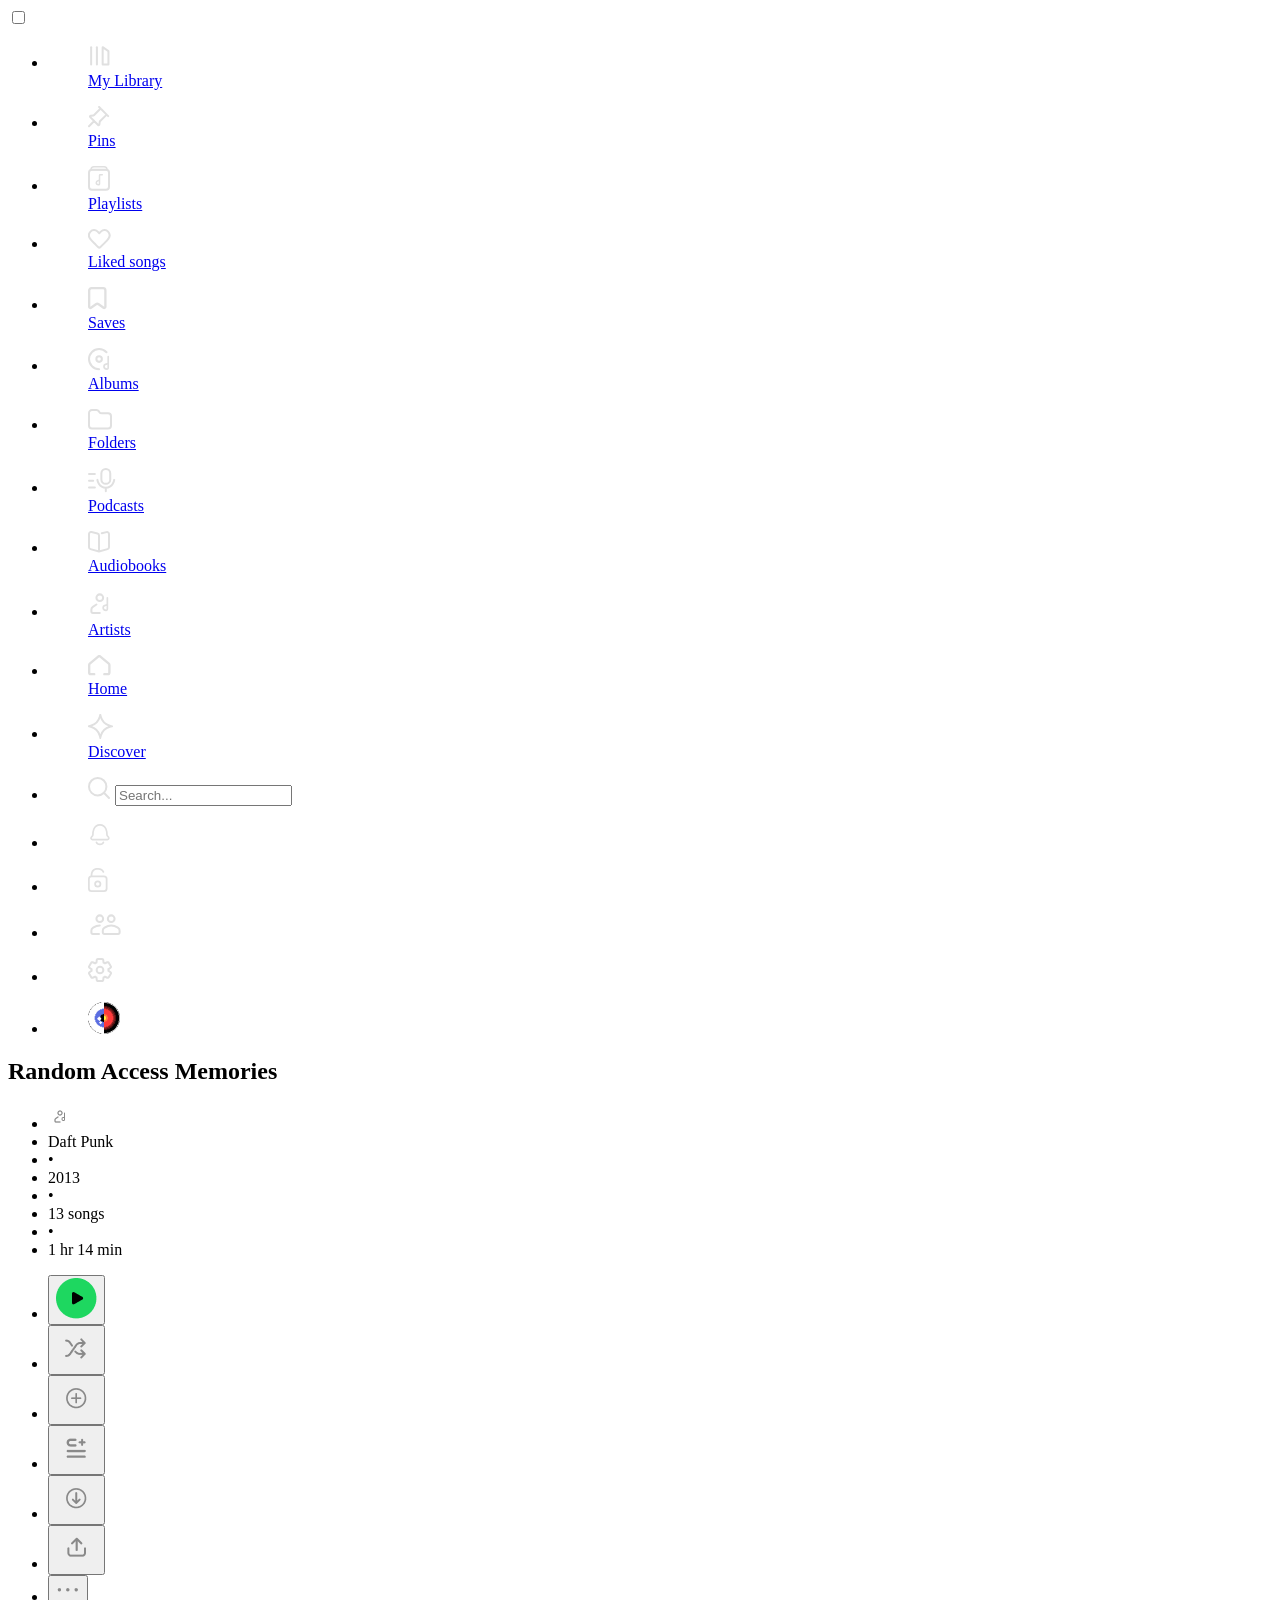
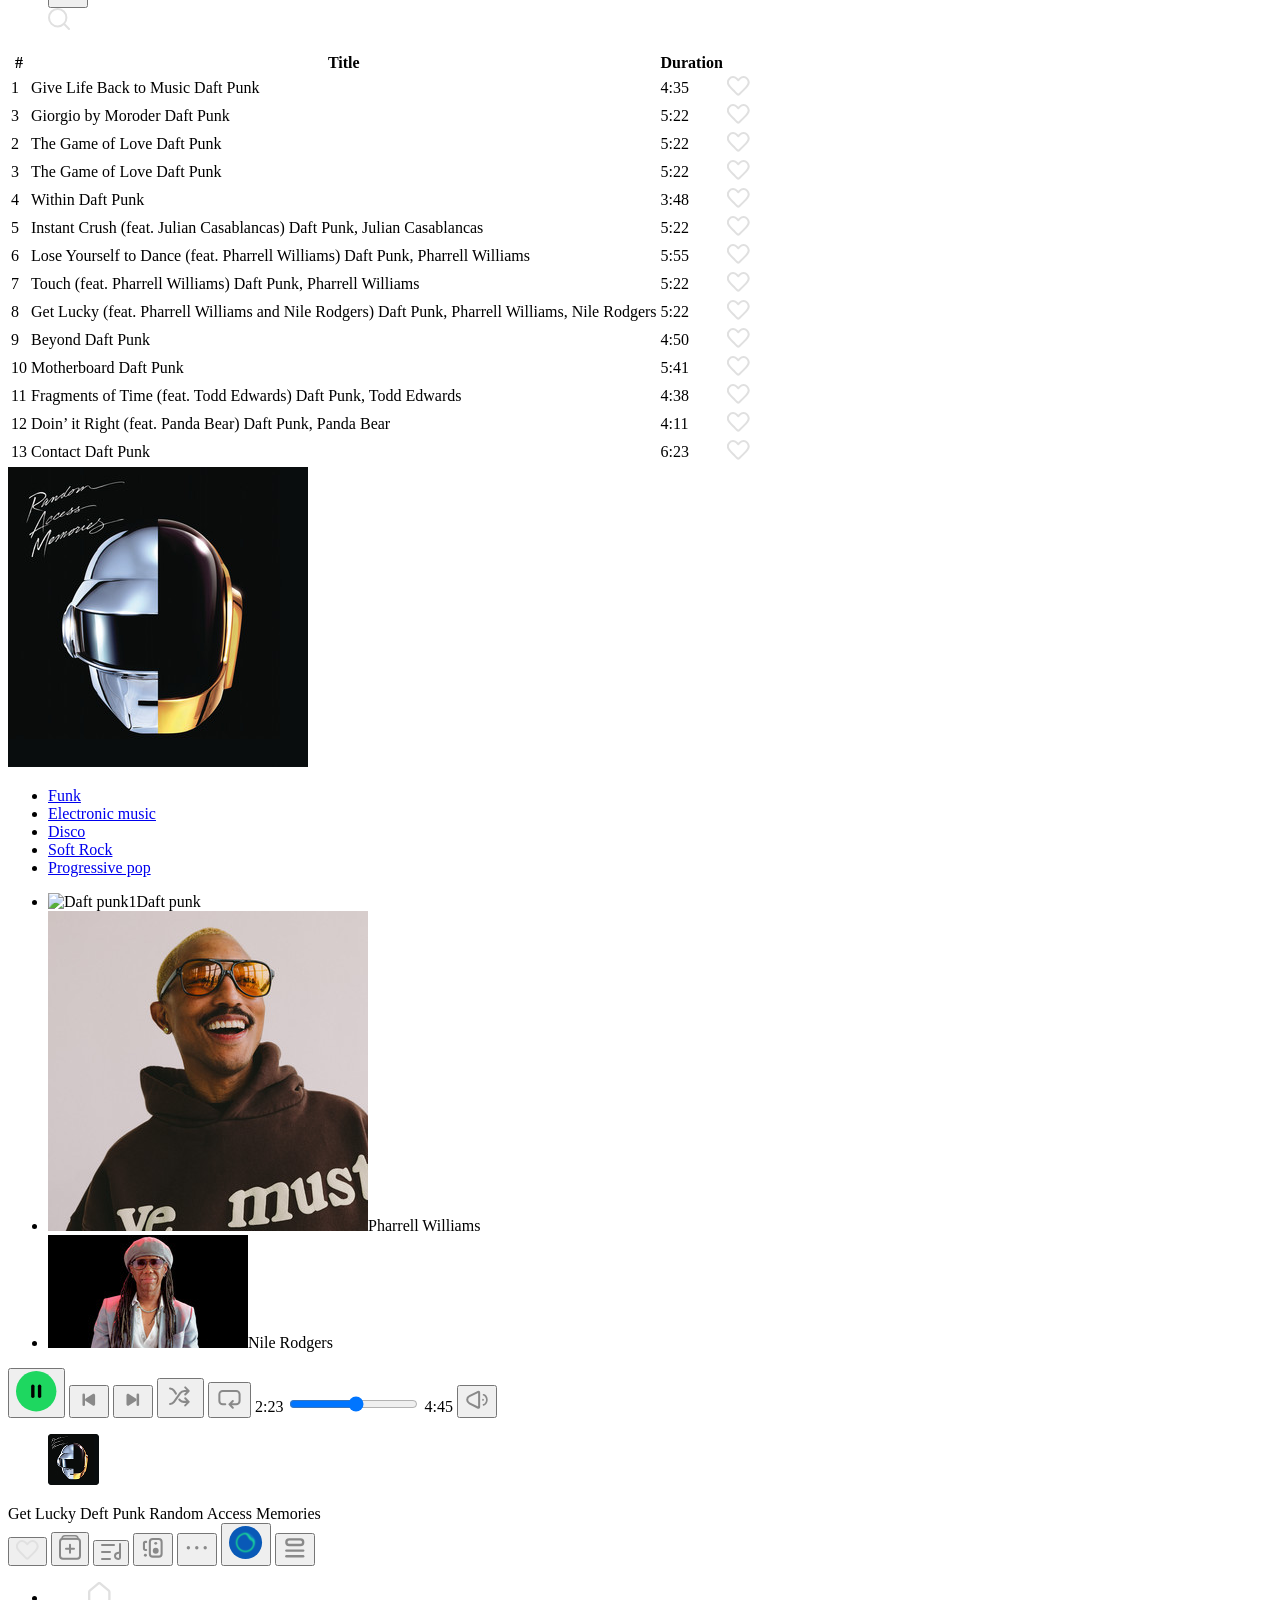
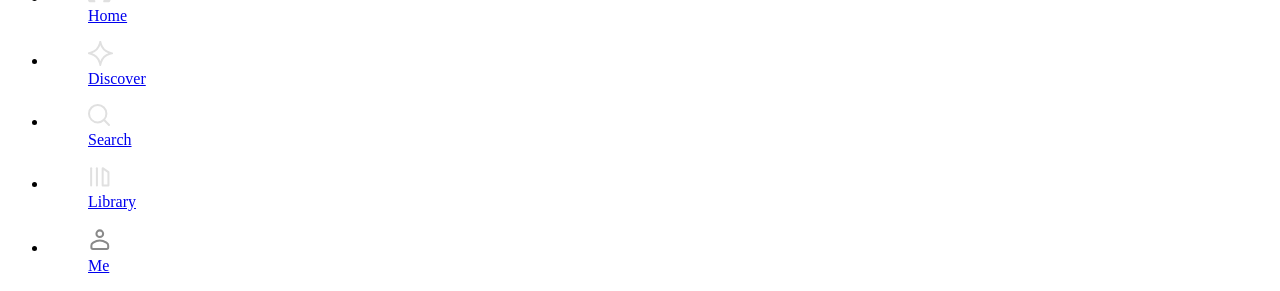
==== pages/albums.html @ f77c7c32 "fix: position fix for all sections" ====
<!DOCTYPE html>
<html lang="en">

<head>
    <meta charset="UTF-8">
    <meta name="viewport" content="width=device-width, initial-scale=1.0">
    <link rel="stylesheet" href="../assets/styles/css/styles.css">
    <link rel="icon" type="image/x-icon" href="../assets/images/favicon.ico">
    <title>Fighter Developers Exam</title>
</head>

<body>
    <input type="checkbox" id="library-toggle" class="toggle-checkbox">
    <!-- In the aside tag, there is a navigation section where a list is used. -->
    <aside class="aside">
        <!-- a navigation section where a list is used. -->
        <nav class="aside__nav">
            <!--In lists, a div container is used to contain icons and a span for navigation labels. -->
            <ul class="aside__nav__list nav-buttons nav-buttons--dark">
                <li>
                    <a href="library.html">
                        <figure>
                            <label for="library-toggle" class="library-trigger">
                                <img class="library-item" src="../assets/images/icon-images/library_icon.svg"
                                    alt="library icon">
                            </label>
                            <figcaption class="nav-item">My Library</figcaption>
                        </figure>
                    </a>
                </li>
                <li>
                    <a href="#">
                        <figure>
                            <img class="pins" src="../assets/images/icon-images/pin.svg" alt="pin icon">
                            <figcaption class="nav-item">Pins</figcaption>
                        </figure>
                    </a>
                </li>
                <li>
                    <a href="play-list.html">
                        <figure>
                            <img src="../assets/images/icon-images/playlist_icon.svg" alt="Playlists icon">
                            <figcaption class="nav-item">Playlists</figcaption>
                        </figure>
                    </a>
                </li>
                <li>
                    <a href="song.html">
                        <figure>
                            <img src="../assets/images/icon-images/fav_icon.svg" alt="like icon">
                            <figcaption class="nav-item">Liked songs</figcaption>
                        </figure>
                    </a>
                </li>
                <li>
                    <a href="#">
                        <figure>
                            <img src="../assets/images/icon-images/bookmark_icon.svg" alt="saves icon">
                            <figcaption class="nav-item">Saves</figcaption>
                        </figure>
                    </a>
                </li>
                <li class="active">
                    <a href="albums.html">
                        <figure>
                            <img src="../assets/images/icon-images/album_icon.svg" alt="albums icon">
                            <figcaption class="nav-item">Albums</figcaption>
                        </figure>
                    </a>
                </li>
                <li>
                    <a href="#">
                        <figure>
                            <img src="../assets/images/icon-images/folder_icon.svg" alt="folders icon">
                            <figcaption class="nav-item">Folders</figcaption>
                        </figure>
                    </a>
                </li>
                <li>
                    <a href="#">
                        <figure>
                            <img src="../assets/images/icon-images/podcast_icon.svg" alt="podcasts icon">
                            <figcaption class="nav-item">Podcasts</figcaption>
                        </figure>
                    </a>
                </li>
                <li>
                    <a href="#">
                        <figure>
                            <img src="../assets/images/icon-images/audio_books_icon.svg" alt="audiobooks icon">
                            <figcaption class="nav-item">Audiobooks</figcaption>
                        </figure>
                    </a>
                </li>
                <li>
                    <a href="#">
                        <figure>
                            <img src="../assets/images/icon-images/artist_icon.svg" alt="artists icon">
                            <figcaption class="nav-item">Artists</figcaption>
                        </figure>
                    </a>
                </li>
            </ul>
        </nav>
    </aside>

    <!-- Start of the top header -->
    <header class="top-header">
        <nav class="main-nav">
            <ul class="nav-buttons nav-buttons--dark">
                <li>
                    <a href="../index.html">
                        <figure>
                            <img src="../assets/images/icon-images/home_icon.svg" alt="home">
                            <figcaption>Home</figcaption>
                        </figure>
                    </a>
                </li>
                <li>
                    <a href="discover.html">
                        <figure>
                            <img src="../assets/images/icon-images/discover_icon.svg" alt="discover">
                            <figcaption>Discover</figcaption>
                        </figure>
                    </a>
                </li>
                <li>
                    <form action="search.html" method="get" role="search">
                        <figure>
                            <img src="../assets/images/icon-images/search_icon.svg" alt="search">
                            <input class="search-input" type="search" name="q" placeholder="Search...">
                        </figure>
                    </form>
                </li>
            </ul>
        </nav>

        <nav class="actions">
            <ul>
                <li>
                    <a href="#">
                        <figure>
                            <img src="../assets/images/icon-images/references.svg" alt="references">
                        </figure>
                    </a>
                </li>
                <li>
                    <a href="#">
                        <figure>
                            <img src="../assets/images/icon-images/block.svg" alt="block">
                        </figure>
                    </a>
                </li>
                <li>
                    <a href="#">
                        <figure>
                            <img src="../assets/images/icon-images/friends.svg" alt="friends">
                        </figure>
                    </a>
                </li>
                <li>
                    <a href="#">
                        <figure>
                            <img src="../assets/images/icon-images/setting.svg" alt="settings">
                        </figure>
                    </a>
                </li>
                <li>
                    <a href="#">
                        <figure>
                            <img src="../assets/images/icon-images/logo.svg" alt="Logo" class="user-logo">
                        </figure>
                    </a>
                </li>
            </ul>
        </nav>
    </header>

    <!-- Main Content -->
    <main class="main-content">
        <!-- The album's title is displayed here. The artist information, button field, and song list table are displayed, as well as the main image and navigation fields on the sidebar. -->
        <section class="albums-section">
            <!-- albums-section__list-card Start -->
            <div class="albums-section__list-card">
                <header>
                    <h1>Random Access Memories</h1>
                    <ul class="album-details">
                        <li>
                            <img src="../assets/images/icon-images/musical note.png" alt="musical note">
                        </li>
                        <li class="Daft-Punk">Daft Punk</li>
                        <li>•</li>
                        <li>2013</li>
                        <li>•</li>
                        <li>13 songs</li>
                        <li>•</li>
                        <li>1 hr 14 min</li>
                    </ul>
                    <ul class="action-list">
                        <li class="btn-play">
                            <button><img src="../assets/images/icon-images/play_green.png" alt="play"></button>
                        </li>
                        <li class="btn-shuffle">
                            <button><img src="../assets/images/icon-images/shuffle1.png" alt="shuffle"></button>
                        </li>
                        <li class="btn-add">
                            <button><img src="../assets/images/icon-images/add_circle.png" alt="add"></button>
                        </li>
                        <li class="btn-playlist-add">
                            <button><img src="../assets/images/icon-images/playlist_add.png"
                                    alt="add to playlist"></button>
                        </li>
                        <li class="btn-download">
                            <button><img src="../assets/images/icon-images/download.png" alt="download"></button>
                        </li>
                        <li class="btn-share">
                            <button><img src="../assets/images/icon-images/share.png" alt="share"></button>
                        </li>
                        <li class="btn-more">
                            <button><img src="../assets/images/icon-images/Dots.png" alt="more"></button>
                        </li>
                        <img src="../assets/images/icon-images/search_icon.svg" alt="search_icon">
                    </ul>
                </header>
                <table class="track-list">
                    <thead>
                        <tr>
                            <th class="col-num">#</th>
                            <th class="col-title">Title</th>
                            <th class="col-duration">Duration</th>
                            <th class="col-fav"></th>
                        </tr>
                    </thead>
                    <tbody>
                        <tr>
                            <td class="col-num">1</td>
                            <td class="col-title">
                                <div class="song-info">
                                    <span class="song-name">Give Life Back to Music</span>
                                    <span class="song-artist">Daft Punk</span>
                                </div>
                            </td>
                            <td class="col-duration">4:35</td>
                            <td class="col-fav"><img src="../assets/images/icon-images/fav_icon.svg" alt="fav">
                            </td>
                        </tr>
                        <tr>
                            <td class="col-num">3</td>
                            <td class="col-title">
                                <div class="song-info">
                                    <span class="song-name">Giorgio by Moroder</span>
                                    <span class="song-artist">Daft Punk</span>
                                </div>
                            </td>
                            <td class="col-duration">5:22</td>
                            <td class="col-fav"><img src="../assets/images/icon-images/fav_icon.svg" alt="fav">
                            </td>
                        </tr>
                        <tr>
                            <td class="col-num">2</td>
                            <td class="col-title">
                                <div class="song-info">
                                    <span class="song-name">The Game of Love</span>
                                    <span class="song-artist">Daft Punk</span>
                                </div>
                            </td>
                            <td class="col-duration">5:22</td>
                            <td class="col-fav"><img src="../assets/images/icon-images/fav_icon.svg" alt="fav">
                            </td>
                        </tr>
                        <tr>
                            <td class="col-num">3</td>
                            <td class="col-title">
                                <div class="song-info">
                                    <span class="song-name">The Game of Love</span>
                                    <span class="song-artist">Daft Punk</span>
                                </div>
                            </td>
                            <td class="col-duration">5:22</td>
                            <td class="col-fav"><img src="../assets/images/icon-images/fav_icon.svg" alt="fav">
                            </td>
                        </tr>
                        <tr>
                            <td class="col-num">4</td>
                            <td class="col-title">
                                <div class="song-info">
                                    <span class="song-name">Within</span>
                                    <span class="song-artist">Daft Punk</span>
                                </div>
                            </td>
                            <td class="col-duration">3:48</td>
                            <td class="col-fav"><img src="../assets/images/icon-images/fav_icon.svg" alt="fav">
                            </td>
                        </tr>
                        <tr>
                            <td class="col-num">5</td>
                            <td class="col-title">
                                <div class="song-info">
                                    <span class="song-name">Instant Crush (feat. Julian Casablancas)</span>
                                    <span class="song-artist">Daft Punk, Julian Casablancas</span>
                                </div>
                            </td>
                            <td class="col-duration">5:22</td>
                            <td class="col-fav"><img src="../assets/images/icon-images/fav_icon.svg" alt="fav">
                            </td>
                        </tr>
                        <tr>
                            <td class="col-num">6</td>
                            <td class="col-title">
                                <div class="song-info">
                                    <span class="song-name">Lose Yourself to Dance (feat. Pharrell
                                        Williams)</span>
                                    <span class="song-artist">Daft Punk, Pharrell Williams</span>
                                </div>
                            </td>
                            <td class="col-duration">5:55</td>
                            <td class="col-fav"><img src="../assets/images/icon-images/fav_icon.svg" alt="fav">
                            </td>
                        </tr>
                        <tr>
                            <td class="col-num">7</td>
                            <td class="col-title">
                                <div class="song-info">
                                    <span class="song-name">Touch (feat. Pharrell Williams)</span>
                                    <span class="song-artist">Daft Punk, Pharrell Williams</span>
                                </div>
                            </td>
                            <td class="col-duration">5:22</td>
                            <td class="col-fav"><img src="../assets/images/icon-images/fav_icon.svg" alt="fav">
                            </td>
                        </tr>
                        <tr>
                            <td class="col-num">8</td>
                            <td class="col-title">
                                <div class="song-info">
                                    <span class="song-name">Get Lucky (feat. Pharrell Williams and Nile
                                        Rodgers)</span>
                                    <span class="song-artist">Daft Punk, Pharrell Williams, Nile Rodgers</span>
                                </div>
                            </td>
                            <td class="col-duration">5:22</td>
                            <td class="col-fav"><img src="../assets/images/icon-images/fav_icon.svg" alt="fav">
                            </td>
                        </tr>
                        <tr>
                            <td class="col-num">9</td>
                            <td class="col-title">
                                <div class="song-info">
                                    <span class="song-name">Beyond</span>
                                    <span class="song-artist">Daft Punk</span>
                                </div>
                            </td>
                            <td class="col-duration">4:50</td>
                            <td class="col-fav"><img src="../assets/images/icon-images/fav_icon.svg" alt="fav">
                            </td>
                        </tr>
                        <tr>
                            <td class="col-num">10</td>
                            <td class="col-title">
                                <div class="song-info">
                                    <span class="song-name">Motherboard</span>
                                    <span class="song-artist">Daft Punk</span>
                                </div>
                            </td>
                            <td class="col-duration">5:41</td>
                            <td class="col-fav"><img src="../assets/images/icon-images/fav_icon.svg" alt="fav">
                            </td>
                        </tr>
                        <tr>
                            <td class="col-num">11</td>
                            <td class="col-title">
                                <div class="song-info">
                                    <span class="song-name">Fragments of Time (feat. Todd Edwards)</span>
                                    <span class="song-artist">Daft Punk, Todd Edwards</span>
                                </div>
                            </td>
                            <td class="col-duration">4:38</td>
                            <td class="col-fav"><img src="../assets/images/icon-images/fav_icon.svg" alt="fav">
                            </td>
                        </tr>
                        <tr>
                            <td class="col-num">12</td>
                            <td class="col-title">
                                <div class="song-info">
                                    <span class="song-name">Doin’ it Right (feat. Panda Bear)</span>
                                    <span class="song-artist">Daft Punk, Panda Bear</span>
                                </div>
                            </td>
                            <td class="col-duration">4:11</td>
                            <td class="col-fav"><img src="../assets/images/icon-images/fav_icon.svg" alt="fav">
                            </td>
                        </tr>
                        <tr>
                            <td class="col-num">13</td>
                            <td class="col-title">
                                <div class="song-info">
                                    <span class="song-name">Contact</span>
                                    <span class="song-artist">Daft Punk</span>
                                </div>
                            </td>
                            <td class="col-duration">6:23</td>
                            <td class="col-fav"><img src="../assets/images/icon-images/fav_icon.svg" alt="fav">
                            </td>
                        </tr>
                    </tbody>
                </table>
                <!-- albums-section__list-card End -->
            </div>
            <!-- albums-section__main-page Start -->
            <div class="albums-section__main-page">
                <img src="../assets/images/layout-images/Daft Punk.png" alt="Daft Punk">
                <ul class="tags tags--dark">
                    <li><a href="#">Funk</a></li>
                    <li><a href="#">Electronic music</a></li>
                    <li><a href="#">Disco</a></li>
                    <li><a href="#">Soft Rock</a></li>
                    <li><a href="#">Progressive pop</a></li>
                </ul>
                <ul class="singer-list">
                    <li><img src="../assets/images/layout-images/Daft punk1.png" alt="Daft punk1">Daft punk</li>
                    <li><img src="../assets/images/layout-images/Pharrell Williams.png" alt="Pharrell Williams">Pharrell
                        Williams</li>
                    <li><img src="../assets/images/layout-images/Nile Rodgers.png" alt="Nile Rodgers">Nile
                        Rodgers</li>
                </ul>
                <!-- albums-section__main-pageEnd -->
            </div>
        </section>
    </main>

    <!-- Footer -->
    <footer>
        <!-- Start Desktop Footer Player, Progress Bar + Volume -->
        <div class="player-wrapper">
            <!-- Left: Playback Controls -->
            <div class="player-left">
                <button class="btn-play-pause">
                    <img src="../assets/images/icon-images/pause_icon.svg" alt="pause">
                </button>
                <button class="btn-prev">
                    <img src="../assets/images/icon-images/prev_icon.svg" alt="previous">
                </button>
                <button class="btn-next">
                    <img src="../assets/images/icon-images/next_icon.svg" alt="next">
                </button>
                <button class="btn-shuffle">
                    <img src="../assets/images/icon-images/shuffle_icon.svg" alt="shuffle">
                </button>
                <button class="btn-loop">
                    <img src="../assets/images/icon-images/loop_icon.svg" alt="loop">
                </button>
                <span class="time-current">2:23</span>
                <input class="progress-bar" type="range" min="0" max="100" value="52">
                <span class="time-total">4:45</span>
                <button class="btn-volume">
                    <img src="../assets/images/icon-images/volume_icon.svg" alt="volume">
                </button>
            </div>

            <!-- Center: Song Info -->
            <div class="player-center">
                <figure class="player-album-cover">
                    <img src="../assets/images/player_cover.png" alt="Get Lucky album art">
                </figure>
                <div class="player-song-info">
                    <span class="song-title">Get Lucky</span>
                    <span class="song-artist">Deft Punk</span>
                    <span class="song-album">Random Access Memories</span>
                </div>
            </div>

            <!-- Right: Actions + Profile -->
            <div class="player-right">
                <div class="player-actions">
                    <button class="btn-fav">
                        <img src="../assets/images/icon-images/fav_icon.svg" alt="favorite">
                    </button>
                    <button class="btn-add">
                        <img src="../assets/images/icon-images/add_icon.svg" alt="add">
                    </button>
                    <button class="btn-lyrics">
                        <img src="../assets/images/icon-images/lyrics_icon.svg" alt="lyrics">
                    </button>
                    <button class="btn-device">
                        <img src="../assets/images/icon-images/device_icon.svg" alt="device">
                    </button>
                    <button class="btn-more">
                        <img src="../assets/images/icon-images/more_icon.svg" alt="more">
                    </button>
                    <button class="btn-avatar">
                        <img src="../assets/images/icon-images/avatar_icon.svg" alt="avatar">
                    </button>
                    <button class="btn-menu">
                        <img src="../assets/images/icon-images/menu_icon.svg" alt="menu">
                    </button>
                </div>
            </div>
        </div>
        <!-- End Desktop Footer Player -->

        <!-- Start Mobile Footer Menu -->
        <nav>
            <ul>
                <li>
                    <a href="#">
                        <figure>
                            <img src="../assets/images/icon-images/home_icon.svg" alt="home">
                            <figcaption>Home</figcaption>
                        </figure>
                    </a>
                </li>
                <li>
                    <a href="#">
                        <figure>
                            <img src="../assets/images/icon-images/discover_icon.svg" alt="discover">
                            <figcaption>Discover</figcaption>
                        </figure>
                    </a>
                </li>
                <li>
                    <a href="#">
                        <figure>
                            <img src="../assets/images/icon-images/search_icon.svg" alt="search">
                            <figcaption>Search</figcaption>
                        </figure>
                    </a>
                </li>
                <li>
                    <a href="#">
                        <figure>
                            <img src="../assets/images/icon-images/library_icon.svg" alt="library">
                            <figcaption>Library</figcaption>
                        </figure>
                    </a>
                </li>
                <li>
                    <a href="#">
                        <figure>
                            <img src="../assets/images/icon-images/me_icon.svg" alt="me">
                            <figcaption>Me</figcaption>
                        </figure>
                    </a>
                </li>
            </ul>
        </nav>
        <!-- End Mobile Footer Menu -->
    </footer>
</body>

</html>

<!-- git checkout -b feature/aside-navbar -->
<!-- sass --watch assets/styles/sass/main.scss assets/styles/css/styles.css -->
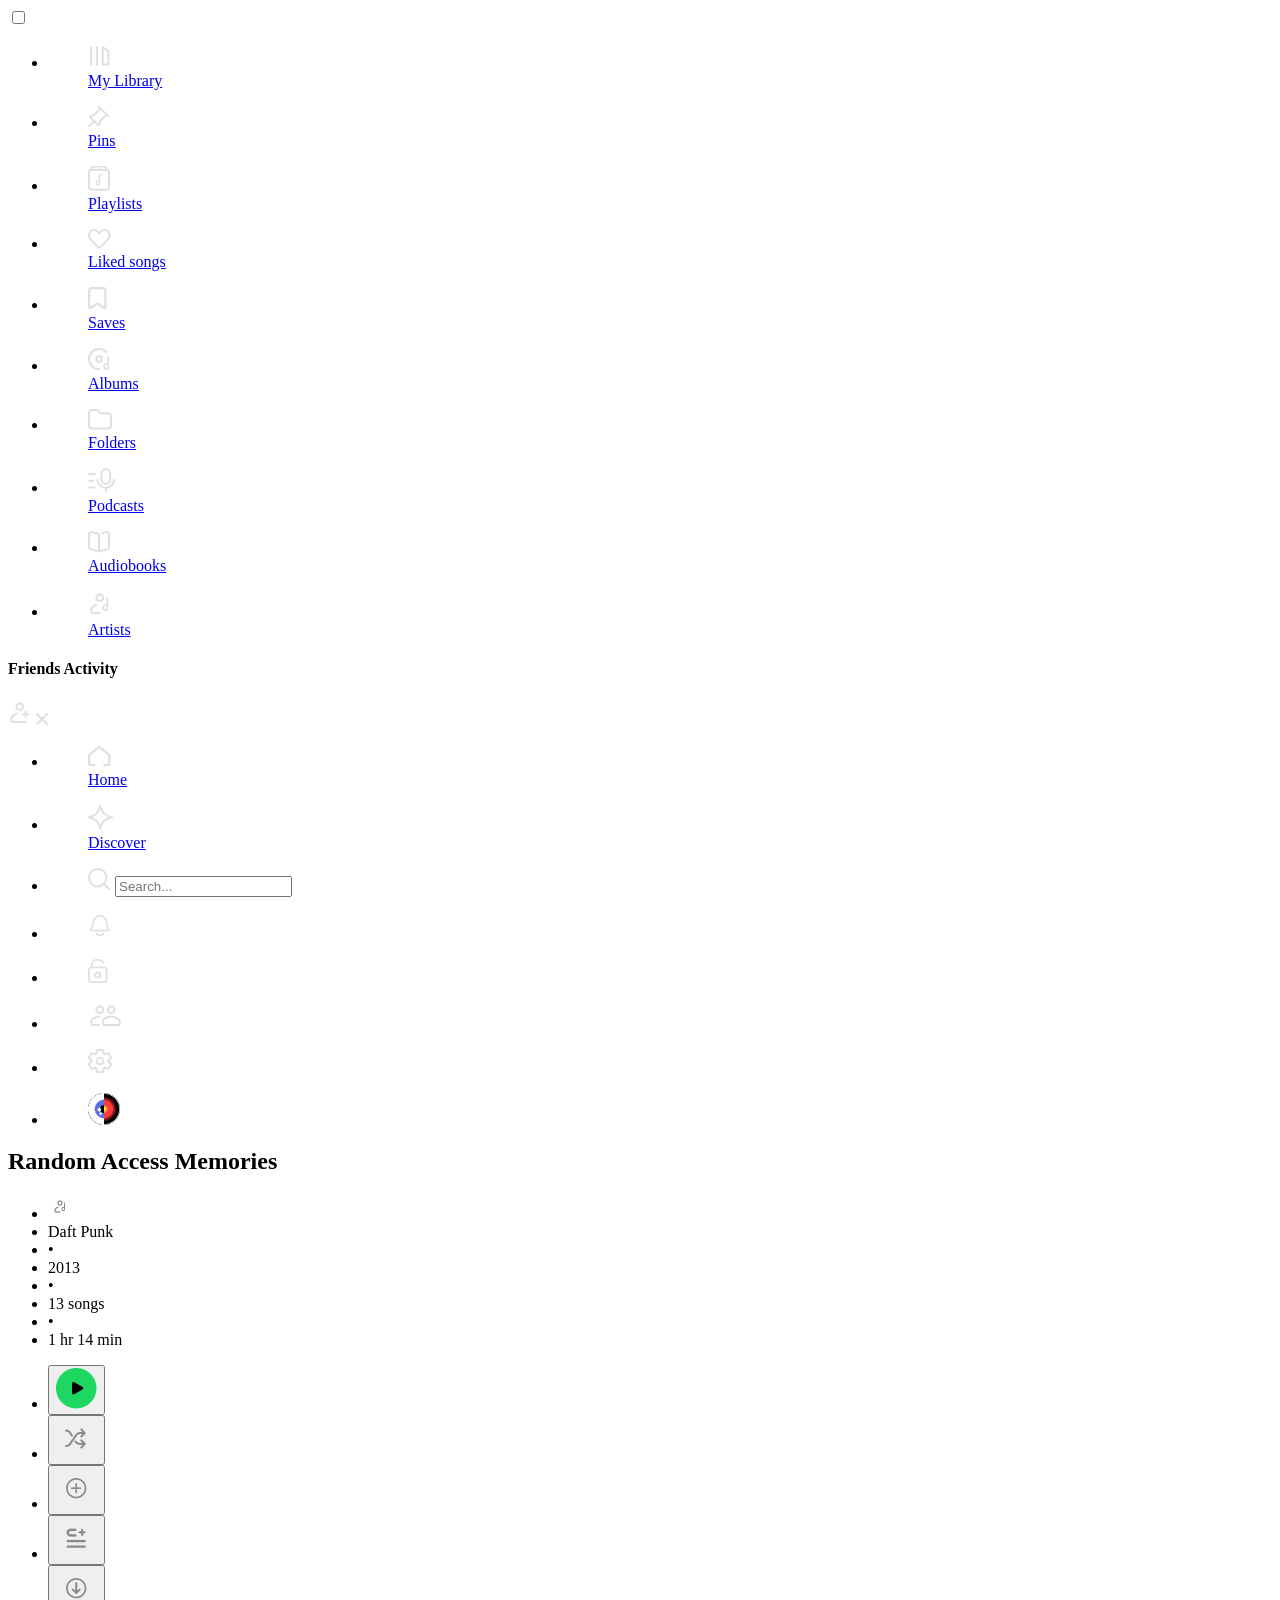
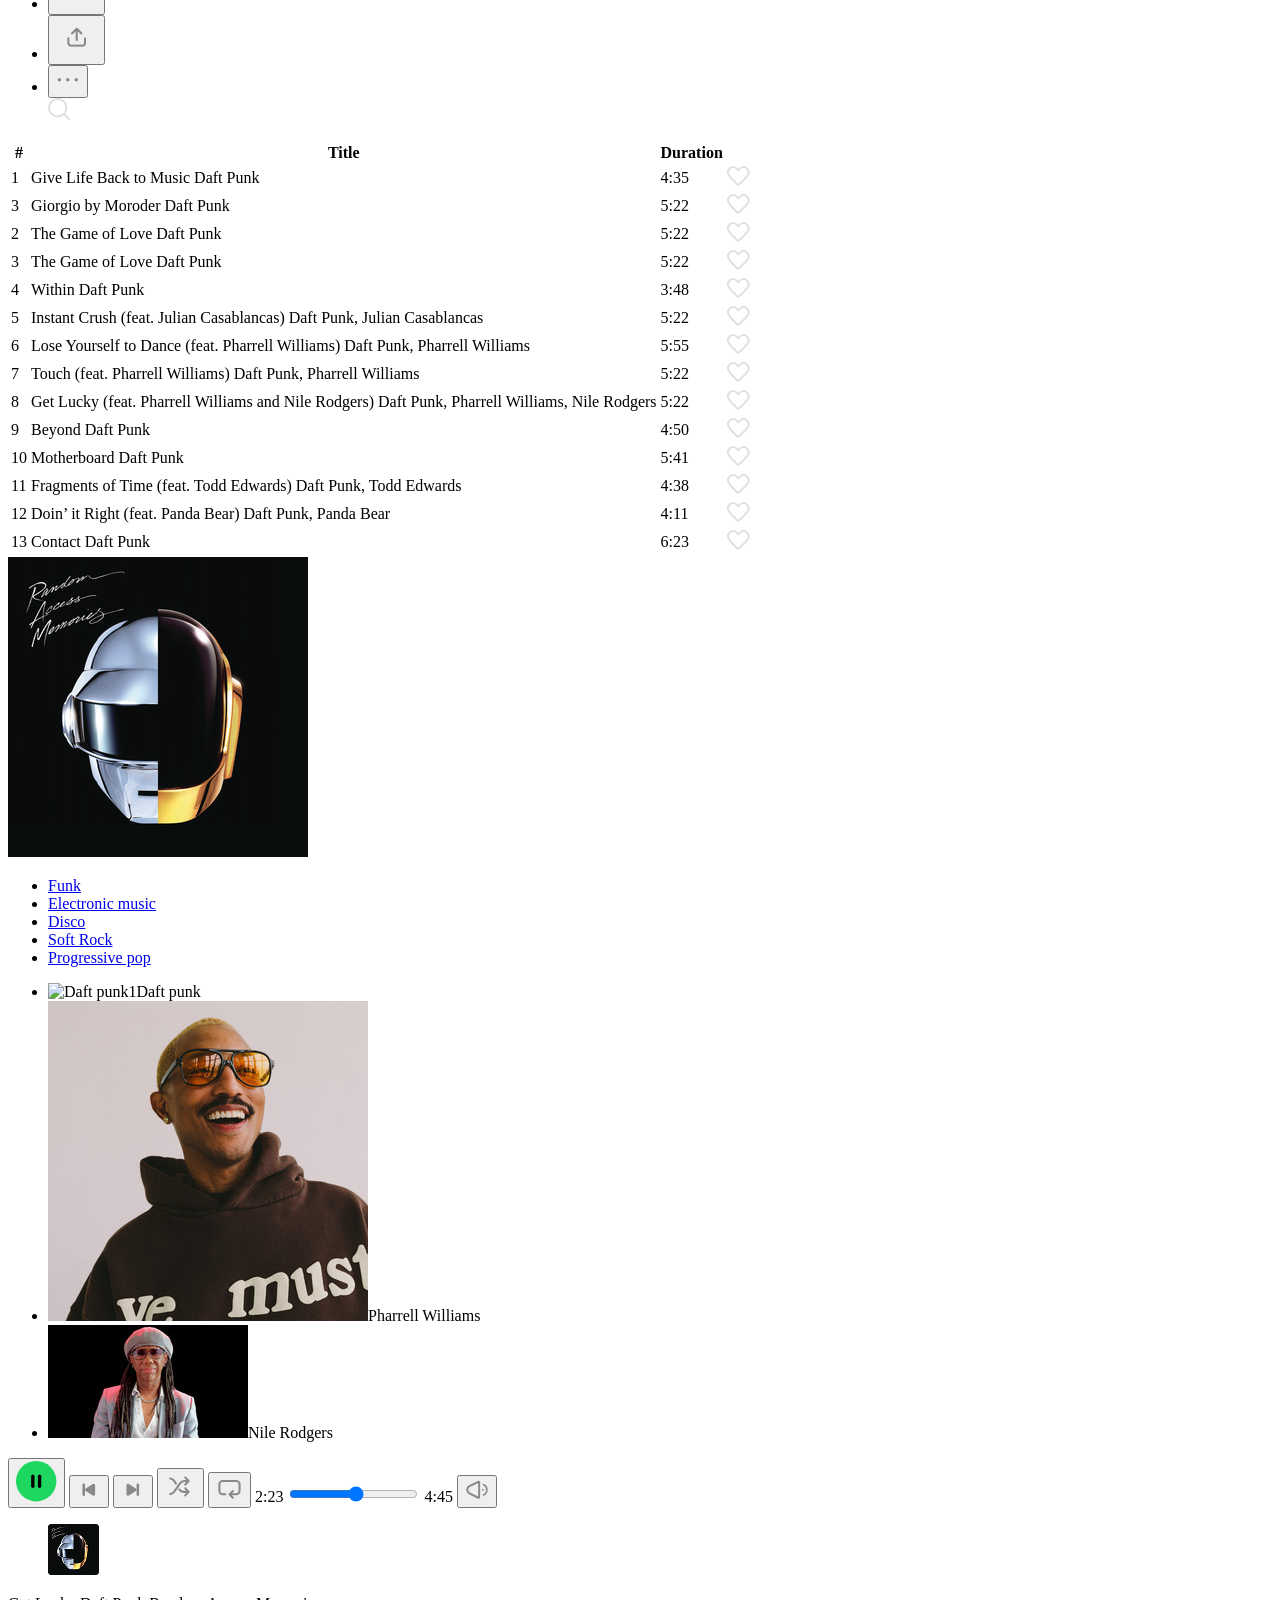
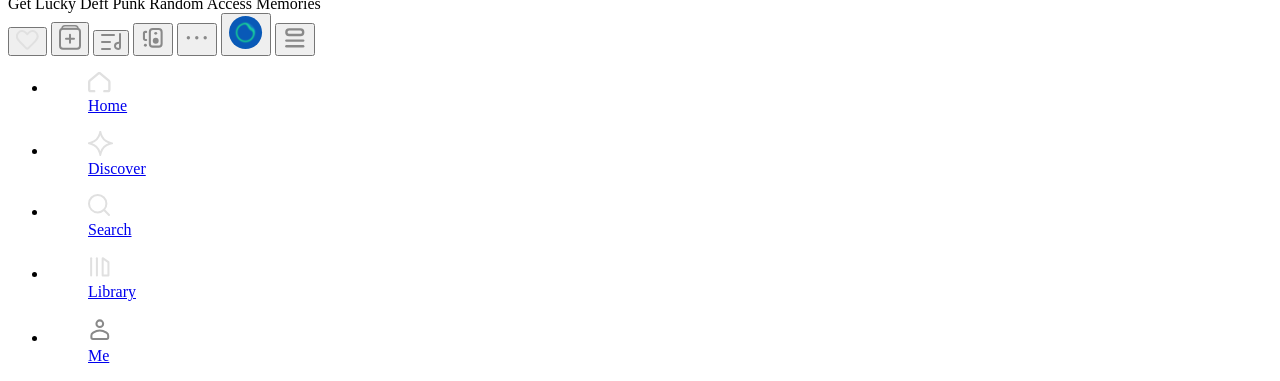
==== commit 25ffcc23: "add: right aside when click on friends button" ====
--- a/pages/albums.html
+++ b/pages/albums.html
@@ -104,6 +104,18 @@
         </nav>
     </aside>
 
+    <!-- In the right aside tag, there is a friends activity list. -->
+    <aside class="right-aside" id="right-aside">
+        <nav class="right-aside__nav">
+            <h4>Friends Activity</h4>
+            <div class="right-aside__buttons">
+                <img src="../assets/images/icon-images/add-friend-icon.svg" alt="add-friend">
+                <a href="#!"><img class="close-icon" src="../assets/images/icon-images/close-icon.svg"
+                        alt="add-friend"></a>
+            </div>
+        </nav>
+    </aside>
+
     <!-- Start of the top header -->
     <header class="top-header">
         <nav class="main-nav">
@@ -152,9 +164,9 @@
                     </a>
                 </li>
                 <li>
-                    <a href="#">
-                        <figure>
-                            <img src="../assets/images/icon-images/friends.svg" alt="friends">
+                    <a href="#right-aside">
+                        <figure>
+                            <img class="friends-icon" src="../assets/images/icon-images/friends.svg" alt="friends">
                         </figure>
                     </a>
                 </li>
@@ -409,7 +421,7 @@
             <!-- albums-section__main-page Start -->
             <div class="albums-section__main-page">
                 <img src="../assets/images/layout-images/Daft Punk.png" alt="Daft Punk">
-                <ul class="tags tags--dark">
+                <ul class="tags tags--rounded">
                     <li><a href="#">Funk</a></li>
                     <li><a href="#">Electronic music</a></li>
                     <li><a href="#">Disco</a></li>
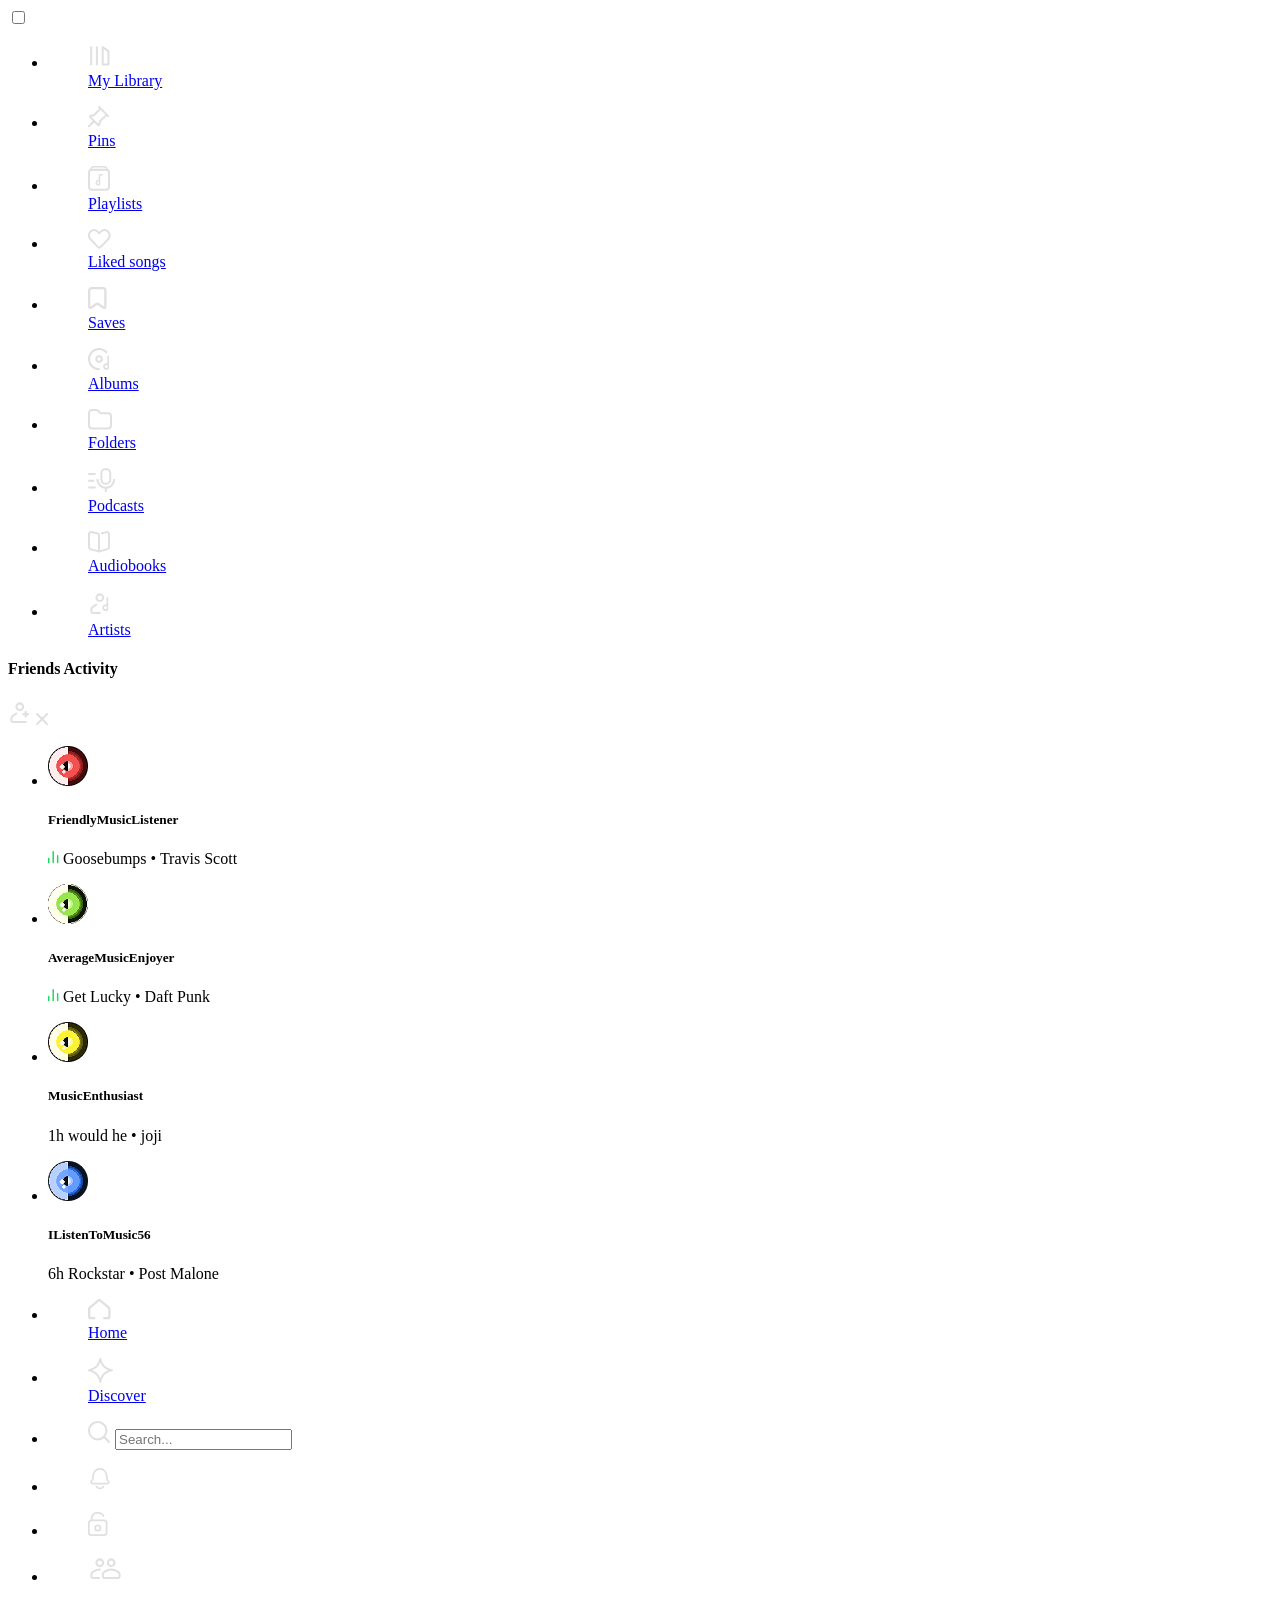
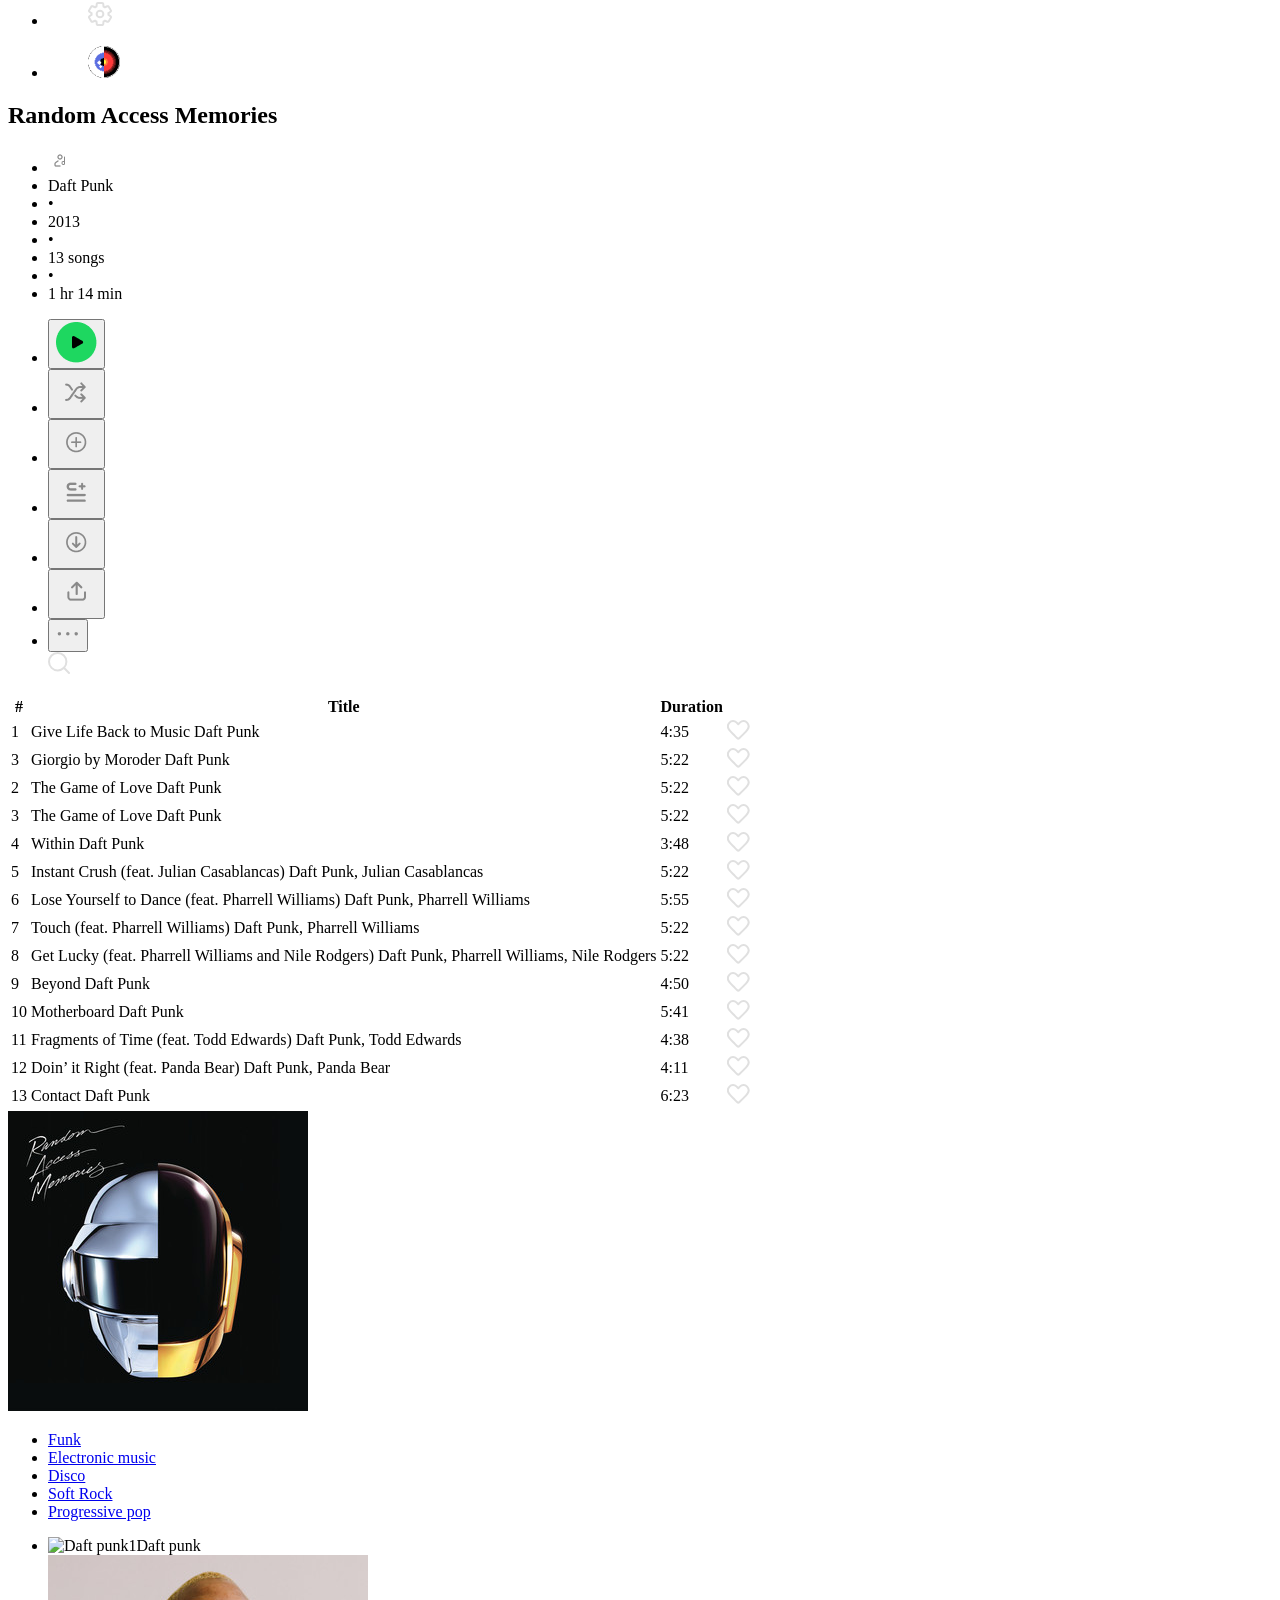
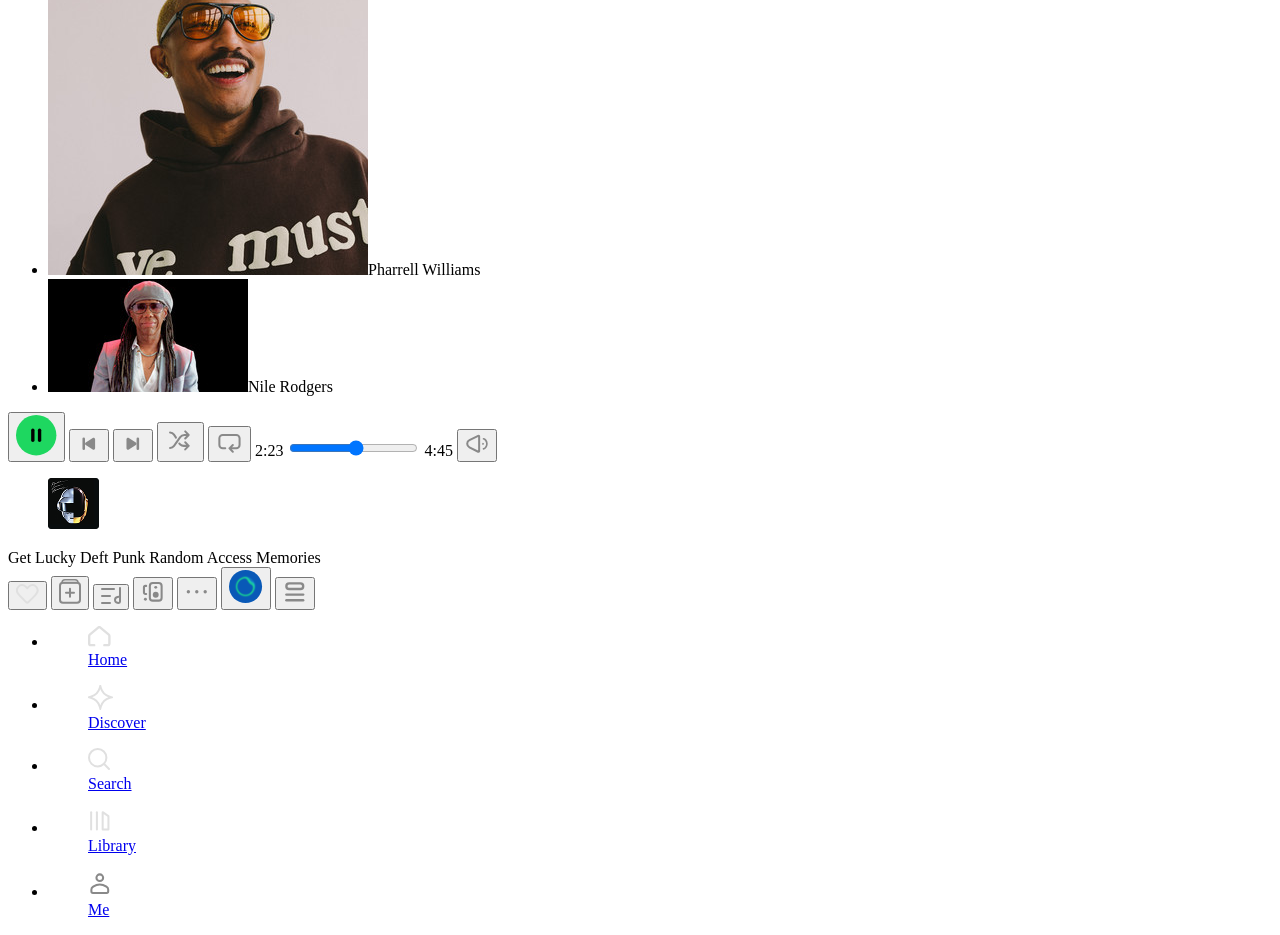
==== commit 722d6cab: "add: finish add friends section in right aside" ====
--- a/pages/albums.html
+++ b/pages/albums.html
@@ -114,6 +114,60 @@
                         alt="add-friend"></a>
             </div>
         </nav>
+
+        <ul class="friends-activity__list">
+            <li class="friend-item">
+                <img class="friend-item__avatar" src="../assets/images/layout-images/friend1.png"
+                    alt="FriendlyMusicListener's avatar">
+                <div class="friend-item__info">
+                    <h5 class="friend-item__username">FriendlyMusicListener</h5>
+                    <p class="friend-item__status">
+                        <img src="../assets/images/icon-images/status-icon.svg" alt="">
+                        <span>Goosebumps</span>
+                        <span class="friend-item__artist"> • Travis Scott</span>
+                    </p>
+                </div>
+            </li>
+
+            <li class="friend-item">
+                <img class="friend-item__avatar" src="../assets/images/layout-images/friend2.png"
+                    alt="AverageMusicEnjoyer's avatar">
+                <div class="friend-item__info">
+                    <h5 class="friend-item__username">AverageMusicEnjoyer</h5>
+                    <p class="friend-item__status">
+                        <img src="../assets/images/icon-images/status-icon.svg" alt="">
+                        <span>Get Lucky</span>
+                        <span class="friend-item__artist"> • Daft Punk</span>
+                    </p>
+                </div>
+            </li>
+
+            <li class="friend-item">
+                <img class="friend-item__avatar" src="../assets/images/layout-images/friend3.png"
+                    alt="MusicEnthusiast's avatar">
+                <div class="friend-item__info">
+                    <h5 class="friend-item__username">MusicEnthusiast</h5>
+                    <p class="friend-item__status">
+                        <span>1h</span>
+                        <span>would he</span>
+                        <span class="friend-item__artist"> • joji</span>
+                    </p>
+                </div>
+            </li>
+
+            <li class="friend-item">
+                <img class="friend-item__avatar" src="../assets/images/layout-images/friend4.png"
+                    alt="IListenToMusic56's avatar">
+                <div class="friend-item__info">
+                    <h5 class="friend-item__username">IListenToMusic56</h5>
+                    <p class="friend-item__status">
+                        <span>6h</span>
+                        <span>Rockstar</span>
+                        <span class="friend-item__artist"> • Post Malone</span>
+                    </p>
+                </div>
+            </li>
+        </ul>
     </aside>
 
     <!-- Start of the top header -->
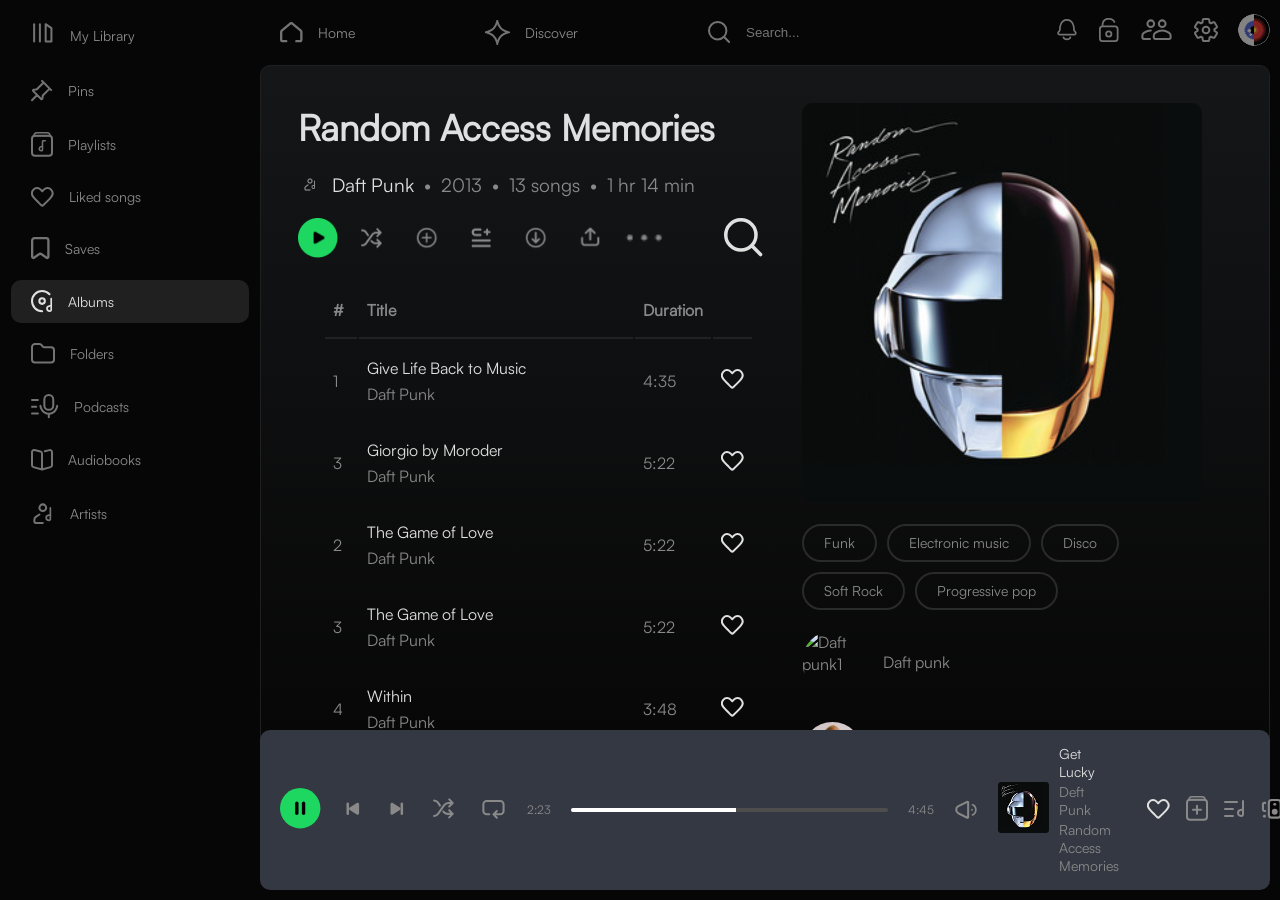
==== commit cb36916d: "Refactor podcast layout: added gradient, flexbox alignment, and standardized icons" ====
--- a/pages/albums.html
+++ b/pages/albums.html
@@ -77,7 +77,7 @@
                     </a>
                 </li>
                 <li>
-                    <a href="#">
+                    <a href="podcast.html">
                         <figure>
                             <img src="../assets/images/icon-images/podcast_icon.svg" alt="podcasts icon">
                             <figcaption class="nav-item">Podcasts</figcaption>
@@ -568,7 +568,7 @@
         <nav>
             <ul>
                 <li>
-                    <a href="#">
+                    <a href="../index.html">
                         <figure>
                             <img src="../assets/images/icon-images/home_icon.svg" alt="home">
                             <figcaption>Home</figcaption>
@@ -576,7 +576,7 @@
                     </a>
                 </li>
                 <li>
-                    <a href="#">
+                    <a href="discover.html">
                         <figure>
                             <img src="../assets/images/icon-images/discover_icon.svg" alt="discover">
                             <figcaption>Discover</figcaption>
@@ -584,7 +584,7 @@
                     </a>
                 </li>
                 <li>
-                    <a href="#">
+                    <a href="search.html">
                         <figure>
                             <img src="../assets/images/icon-images/search_icon.svg" alt="search">
                             <figcaption>Search</figcaption>
--- a/assets/styles/css/styles.css
+++ b/assets/styles/css/styles.css
@@ -0,0 +1,2048 @@
+@charset "UTF-8";
+@font-face {
+  font-family: "Satoshi-Regular";
+  src: url("../../fonts/Satoshi-Regular.woff2") format("woff2"), url("../../fonts/Satoshi-Regular.woff") format("woff"), url("../../fonts/Satoshi-Regular.ttf") format("truetype");
+  font-weight: 400;
+  font-display: swap;
+  font-style: normal;
+}
+@font-face {
+  font-family: "Satoshi-Black";
+  src: url("../../fonts/Satoshi-Black.woff2") format("woff2"), url("../../fonts/Satoshi-Black.woff") format("woff"), url("../../fonts/Satoshi-Black.ttf") format("truetype");
+  font-weight: 900;
+  font-display: swap;
+  font-style: normal;
+}
+@font-face {
+  font-family: "Satoshi-Bold";
+  src: url("../../fonts/Satoshi-Bold.woff2") format("woff2"), url("../../fonts/Satoshi-Bold.woff") format("woff"), url("../../fonts/Satoshi-Bold.ttf") format("truetype");
+  font-weight: 700;
+  font-display: swap;
+  font-style: normal;
+}
+@font-face {
+  font-family: "Satoshi-Medium";
+  src: url("../../fonts/Satoshi-Medium.woff2") format("woff2"), url("../../fonts/Satoshi-Medium.woff") format("woff"), url("../../fonts/Satoshi-Medium.ttf") format("truetype");
+  font-weight: 500;
+  font-display: swap;
+  font-style: normal;
+}
+ul.tags {
+  display: flex;
+  justify-content: flex-start;
+  align-items: center;
+  margin: 0.6rem 0;
+}
+ul.tags li {
+  font-size: 1.4rem;
+  font-weight: 400;
+  line-height: 100%;
+  letter-spacing: 3%;
+  margin-right: 1rem;
+  border-radius: 0.8rem;
+  text-align: center;
+  transition: 0.5s;
+}
+ul.tags li a {
+  display: block;
+  padding: 0.8rem 1.5rem;
+}
+ul.tags--dark li {
+  color: #E0E0E0;
+  background-color: #202020;
+  border: 1px solid #202020;
+}
+ul.tags--dark li:hover {
+  background-color: #E0E0E0;
+  color: #060606;
+}
+ul.tags--dark li.active {
+  background-color: #E0E0E0;
+  color: #060606;
+}
+ul.tags--light li {
+  color: #898989;
+  background-color: #202020;
+  border: 1px solid #898989;
+}
+ul.tags--light li:hover, ul.tags--light li.active {
+  background-color: #898989;
+  color: #202020;
+}
+ul.tags--rounded {
+  flex-wrap: wrap;
+}
+ul.tags--rounded li {
+  color: #898989;
+  border-radius: 4.4rem;
+  border: 2px solid rgba(137, 137, 137, 0.25);
+  margin-right: 1rem;
+  margin-top: 1rem;
+}
+ul.tags--rounded li a {
+  padding: 1rem 2rem;
+}
+ul.tags--rounded li:hover, ul.tags--rounded li.active {
+  background-color: #898989;
+  color: #202020;
+}
+
+ul.nav-buttons {
+  display: flex;
+  justify-content: space-between;
+  align-items: center;
+  flex-direction: column;
+  gap: 1rem;
+}
+ul.nav-buttons li {
+  border-radius: 1rem;
+  transition: 0.3s;
+  width: 100%;
+}
+ul.nav-buttons li.active, ul.nav-buttons li:hover {
+  background-color: #202020;
+}
+ul.nav-buttons li.active a,
+ul.nav-buttons li.active form, ul.nav-buttons li:hover a,
+ul.nav-buttons li:hover form {
+  color: #E0E0E0;
+}
+ul.nav-buttons li.active a img,
+ul.nav-buttons li.active form img, ul.nav-buttons li:hover a img,
+ul.nav-buttons li:hover form img {
+  opacity: 1;
+}
+ul.nav-buttons li a,
+ul.nav-buttons li form {
+  display: block;
+  padding: 1rem 10rem 1rem 2rem;
+  color: #898989;
+  transition: 0.3s;
+}
+ul.nav-buttons li figure {
+  display: flex;
+  justify-content: flex-start;
+  align-items: center;
+  gap: 1.5rem;
+}
+ul.nav-buttons li figure img {
+  opacity: 0.5;
+  transition: 0.3s;
+}
+ul.nav-buttons li figcaption {
+  font-size: 1.4rem;
+  letter-spacing: 3%;
+}
+
+ul {
+  list-style: none;
+  padding: 0;
+  margin: 0;
+}
+
+a {
+  text-decoration: none;
+  color: inherit;
+}
+
+figure {
+  margin: 0;
+}
+
+button {
+  background: none;
+  border: none;
+  padding: 0;
+  cursor: pointer;
+}
+
+input {
+  background: none;
+  border: none;
+  outline: none;
+  cursor: pointer;
+}
+
+* {
+  margin: 0;
+  padding: 0;
+  box-sizing: border-box;
+}
+
+html {
+  font-size: 62.5%;
+  overflow: hidden;
+}
+
+body {
+  font-family: "Satoshi-Regular", sans-serif;
+  font-size: 1.6rem;
+  background-color: #060606;
+  margin: 0 auto;
+  overflow-x: hidden;
+}
+
+main {
+  position: fixed;
+  top: 6.5rem;
+  left: 26rem;
+  right: 1rem;
+  border: 1px solid #202020;
+  border-radius: 1rem;
+  padding: 1.2rem 2.5rem;
+  bottom: 10.5rem;
+  overflow-y: auto;
+  transition: 0.3s;
+  scrollbar-width: thin;
+  scrollbar-color: #060606 transparent;
+}
+main::-webkit-scrollbar {
+  width: 0.6rem;
+}
+main::-webkit-scrollbar-track {
+  background: transparent;
+}
+main::-webkit-scrollbar-thumb {
+  background-color: #060606;
+  border-radius: 1rem;
+}
+
+@media screen and (max-width: 390px) {
+  main {
+    top: 0;
+    left: 0;
+    right: 0;
+    border: none;
+    border-radius: 0;
+    padding: 0;
+    bottom: 0;
+    transition: 0.3s;
+  }
+  main section {
+    width: 390px;
+    height: auto;
+    padding: 0.6rem 1rem;
+  }
+}
+.toggle-checkbox {
+  display: none;
+}
+.toggle-checkbox:checked + .aside {
+  width: 7.5rem;
+  max-width: 7.5rem;
+  padding: 1.1rem;
+}
+.toggle-checkbox:checked + .aside .aside__nav__list li:hover,
+.toggle-checkbox:checked + .aside .aside__nav__list li.active {
+  background-color: transparent;
+}
+.toggle-checkbox:checked + .aside .aside__nav__list .nav-item {
+  opacity: 0;
+  max-width: 0;
+  overflow: hidden;
+}
+.toggle-checkbox:checked ~ header, .toggle-checkbox:checked ~ main, .toggle-checkbox:checked ~ footer {
+  left: 8rem;
+}
+
+.aside {
+  position: fixed;
+  left: 0;
+  top: 0;
+  bottom: 0;
+  width: 26rem;
+  padding: 1.1rem;
+}
+.aside .aside__nav__list a {
+  padding: 1rem 0 1rem 2rem;
+}
+.aside__nav {
+  width: 100%;
+  height: 100vh;
+}
+@media (max-width: 390px) {
+  .aside {
+    display: none;
+  }
+}
+
+.right-aside {
+  position: fixed;
+  right: 1rem;
+  top: 6.5rem;
+  bottom: 10.5rem;
+  width: 34.3rem;
+  padding: 2rem;
+  border: 1px solid #202020;
+  border-radius: 1rem;
+  display: none;
+}
+.right-aside h4 {
+  font-family: "Satoshi-Medium", sans-serif;
+  font-size: 1.4rem;
+  font-weight: 400;
+  line-height: 100%;
+  letter-spacing: 3%;
+  color: #E0E0E0;
+}
+.right-aside__nav {
+  display: flex;
+  justify-content: space-between;
+  align-items: center;
+  margin-bottom: 4.4rem;
+}
+.right-aside__buttons {
+  display: flex;
+  justify-content: flex-start;
+  align-items: center;
+  gap: 3rem;
+}
+.right-aside__buttons img {
+  transition: 0.3s;
+  cursor: pointer;
+  opacity: 0.5;
+}
+.right-aside__buttons img:hover {
+  opacity: 1;
+}
+
+#right-aside:target {
+  transition: 0.3s;
+  display: block;
+}
+
+#right-aside:target ~ header a[href="#right-aside"] img {
+  opacity: 1;
+}
+
+#right-aside:target ~ main {
+  right: 35.8rem;
+}
+
+.friends-activity__list .friend-item {
+  display: flex;
+  justify-content: flex-start;
+  align-items: center;
+  margin-bottom: 2.4rem;
+  cursor: pointer;
+}
+.friends-activity__list .friend-item__info {
+  margin-left: 1.2rem;
+}
+.friends-activity__list .friend-item__username {
+  font-family: "Satoshi-Regular", sans-serif;
+  font-size: 1.2rem;
+  font-weight: 400;
+  line-height: 100%;
+  letter-spacing: 3%;
+  color: #E0E0E0;
+  margin-bottom: 0.5rem;
+}
+.friends-activity__list .friend-item__status {
+  font-family: "Satoshi-Medium", sans-serif;
+  font-size: 1.4rem;
+  font-weight: 400;
+  line-height: 100%;
+  letter-spacing: 3%;
+  color: #E0E0E0;
+}
+.friends-activity__list .friend-item__artist {
+  color: #898989;
+}
+
+footer {
+  position: fixed;
+  bottom: 1rem;
+  left: 26rem;
+  right: 1rem;
+}
+footer .player-wrapper {
+  background-color: #333842;
+  padding: 1.5rem 2rem;
+  display: flex;
+  align-items: center;
+  justify-content: space-between;
+  border-radius: 1rem;
+}
+footer .player-wrapper .player-left {
+  display: flex;
+  justify-content: center;
+  align-items: center;
+  gap: 2rem;
+}
+footer .player-wrapper .player-left .time-current,
+footer .player-wrapper .player-left .time-total {
+  font-size: 1.2rem;
+  color: #898989;
+}
+footer .player-wrapper .player-left .btn-volume {
+  display: flex;
+  justify-content: center;
+  align-items: center;
+}
+footer .player-wrapper .player-left .progress-bar {
+  -webkit-appearance: none;
+  appearance: none;
+  width: 31.7rem;
+  height: 0.4rem;
+  background: transparent;
+  outline: none;
+  cursor: pointer;
+}
+footer .player-wrapper .player-left {
+  /* Track (WebKit) */
+}
+footer .player-wrapper .player-left .progress-bar::-webkit-slider-runnable-track {
+  height: 0.4rem;
+  background: #4d4d4d;
+  border-radius: 0.2rem;
+  overflow: hidden;
+}
+footer .player-wrapper .player-left {
+  /* Thumb (WebKit) — invisible but casts a white shadow to the left */
+}
+footer .player-wrapper .player-left .progress-bar::-webkit-slider-thumb {
+  -webkit-appearance: none;
+  appearance: none;
+  width: 0;
+  height: 0.4rem;
+  box-shadow: -40rem 0 0 40rem #ffffff;
+}
+footer .player-wrapper .player-left {
+  /* Firefox — has native progress styling */
+}
+footer .player-wrapper .player-left .progress-bar::-moz-range-track {
+  height: 0.4rem;
+  background: #4d4d4d;
+  border-radius: 0.2rem;
+}
+footer .player-wrapper .player-left .progress-bar::-moz-range-progress {
+  background: #ffffff;
+  height: 0.4rem;
+  border-radius: 0.2rem;
+}
+footer .player-wrapper .player-left .progress-bar::-moz-range-thumb {
+  width: 0;
+  height: 0;
+  border: none;
+}
+@media (max-width: 390px) {
+  footer .player-wrapper .player-left {
+    display: none;
+  }
+}
+footer .player-wrapper .player-center {
+  display: flex;
+  justify-content: center;
+  align-items: center;
+  gap: 1rem;
+  padding: 0 2rem;
+}
+footer .player-wrapper .player-center .player-song-info {
+  display: flex;
+  flex-direction: column;
+  gap: 0.2rem;
+}
+footer .player-wrapper .player-center .player-song-info .song-title {
+  color: #E0E0E0;
+  font-size: 1.4rem;
+}
+footer .player-wrapper .player-center .player-song-info .song-artist,
+footer .player-wrapper .player-center .player-song-info .song-album {
+  color: #898989;
+  font-size: 1.4rem;
+}
+footer .player-wrapper .player-right {
+  display: flex;
+  justify-content: center;
+  align-items: center;
+}
+footer .player-wrapper .player-right .player-actions {
+  display: flex;
+  justify-content: center;
+  align-items: center;
+}
+footer .player-wrapper .player-right .player-actions img {
+  padding: 0.8rem;
+}
+footer nav {
+  background: linear-gradient(to bottom, rgba(17, 17, 17, 0.85) 0%, #111111 43%);
+  padding: 1.5rem 0 2.4rem 0;
+  display: none;
+}
+footer nav ul {
+  display: flex;
+  justify-content: space-evenly;
+  align-items: center;
+}
+footer nav ul li a {
+  color: #a0a0a0;
+  text-align: center;
+}
+footer nav img {
+  width: 2rem;
+  height: 2rem;
+}
+footer nav figcaption {
+  font-size: 1.2rem;
+  letter-spacing: 0.3rem;
+}
+
+@media (max-width: 390px) {
+  footer {
+    left: 0.7rem;
+    right: 0.7rem;
+    bottom: 0;
+  }
+  footer nav {
+    display: block;
+  }
+  footer .player-wrapper .player-left {
+    display: none;
+  }
+  footer .player-wrapper .player-center {
+    padding: 0;
+  }
+  footer .player-wrapper .player-center .song-album {
+    display: none;
+  }
+  footer .player-actions .btn-fav,
+  footer .player-actions .btn-lyrics,
+  footer .player-actions .btn-device,
+  footer .player-actions .btn-more,
+  footer .player-actions .btn-avatar,
+  footer .player-actions .btn-menu {
+    display: none;
+  }
+}
+.top-header {
+  display: flex;
+  justify-content: space-between;
+  align-items: center;
+  margin-top: 1rem;
+  position: fixed;
+  top: 0;
+  left: 26rem;
+  right: 0;
+}
+.top-header .main-nav ul.nav-buttons {
+  display: flex;
+  justify-content: space-between;
+  align-items: center;
+  flex-direction: row;
+  gap: 1rem;
+}
+.top-header .search-input {
+  color: #898989;
+}
+.top-header .actions ul {
+  display: flex;
+  justify-content: center;
+  align-items: center;
+  gap: 2rem;
+  margin-right: 1rem;
+}
+.top-header .actions ul li.active img {
+  opacity: 1;
+}
+.top-header .actions ul a img {
+  opacity: 0.5;
+  transition: 0.3s;
+}
+.top-header .actions ul a img:hover {
+  opacity: 1;
+}
+@media (max-width: 390px) {
+  .top-header {
+    display: none;
+  }
+}
+
+section nav:nth-child(1) {
+  margin-bottom: 1.6rem;
+  display: flex;
+  justify-content: space-between;
+  align-items: center;
+}
+section nav:nth-child(1) img {
+  width: 4.041rem;
+  height: 4.041rem;
+  cursor: pointer;
+}
+@media (max-width: 390px) {
+  section nav:nth-child(1) img {
+    display: none;
+  }
+}
+section .home-page-section__cards-mobile {
+  display: flex;
+  gap: 1rem;
+}
+section .home-page-section__cards-mobile ul li:nth-child(1) {
+  margin-top: 0;
+}
+section .home-page-section__cards-mobile ul li {
+  background-color: rgb(32, 32, 32);
+  width: 17.5rem;
+  height: 5.8rem;
+  border-radius: 1rem;
+  display: flex;
+  align-items: center;
+  margin-top: 1rem;
+  color: rgb(224, 224, 224);
+}
+section .home-page-section__cards-mobile ul li img {
+  width: 4.3rem;
+  height: 4.3rem;
+  border-radius: 0.3rem;
+  margin: 0.8rem;
+  float: left;
+}
+section .home-page-section__cards-mobile ul li p {
+  font-size: 1.4rem;
+  font-weight: 400;
+  line-height: 100%;
+  letter-spacing: 3%;
+}
+section .home-page-section__cards-mobile ul li span {
+  font-size: 1.4rem;
+  font-weight: 700;
+  color: rgb(137, 137, 137);
+  margin-top: 1rem;
+}
+@media screen and (min-width: 390px) {
+  section .home-page-section__cards-mobile {
+    display: none;
+  }
+}
+section .home-page-section__cards {
+  width: 100%;
+  height: auto;
+  margin-bottom: 3rem;
+}
+section .home-page-section__cards div:nth-child(1) {
+  width: 100%;
+  height: auto;
+  flex-wrap: wrap;
+}
+section .home-page-section__cards div:nth-child(1) h2 {
+  font-family: "Satoshi-Bold", sans-serif;
+  display: inline-flex;
+  align-items: center;
+  font-size: 2rem;
+  font-weight: 700;
+  line-height: 100%;
+  letter-spacing: 3%;
+  color: #E0E0E0;
+}
+section .home-page-section__cards div:nth-child(1) button {
+  width: 4.041rem;
+  height: 4.041rem;
+  float: right;
+  margin-left: 0.5rem;
+}
+section .home-page-section__cards div:nth-child(1) button img {
+  width: 2.357rem;
+  height: 2.021rem;
+  filter: brightness(0.1) invert(10);
+}
+section .home-page-section__cards div:nth-child(1) button:nth-child(4) img {
+  filter: brightness(0) invert(0.4);
+}
+@media screen and (max-width: 390px) {
+  section .home-page-section__cards div:nth-child(1) button:nth-child(3),
+  section .home-page-section__cards div:nth-child(1) button:nth-child(4) {
+    display: none;
+  }
+}
+section .home-page-section__cards div:nth-child(2) {
+  width: 100%;
+  height: auto;
+  display: flex;
+  justify-content: space-between;
+  flex-shrink: 0;
+  overflow: hidden;
+  gap: 1.1rem;
+}
+section .home-page-section__cards div:nth-child(2) article {
+  width: 17rem;
+  height: auto;
+  display: flex;
+  flex-direction: column;
+  align-items: center;
+}
+section .home-page-section__cards div:nth-child(2) article > div:nth-child(1) {
+  width: 13.3rem;
+  height: 0.3rem;
+  border-top-left-radius: 0.725rem;
+  border-top-right-radius: 0.725rem;
+  margin-bottom: 1px;
+  background-color: rgba(206, 110, 154, 0.15);
+}
+section .home-page-section__cards div:nth-child(2) article > div:nth-child(2) {
+  width: 15.4rem;
+  height: 0.6rem;
+  margin-bottom: 1px;
+  border-top-left-radius: 0.725rem;
+  border-top-right-radius: 0.725rem;
+  background-color: rgba(206, 110, 154, 0.3);
+}
+section .home-page-section__cards div:nth-child(2) article > figure > img {
+  width: 17rem;
+  height: 17rem;
+  border-radius: 0.725rem;
+  margin-bottom: 0.65rem;
+  display: flex;
+  flex-direction: column;
+}
+section .home-page-section__cards div:nth-child(2) article > figure figcaption:nth-child(2) {
+  font-size: 1.4rem;
+  font-weight: 500;
+  line-height: 100%;
+  letter-spacing: 3%;
+  color: #e0e0e0;
+  display: inline-block;
+}
+section .home-page-section__cards div:nth-child(2) article > figure span:nth-child(3) {
+  font-size: 1.4rem;
+  font-weight: 400;
+  line-height: 100%;
+  letter-spacing: 3%;
+  color: #ce6e9a;
+  display: inline;
+  float: right;
+}
+section .home-page-section__cards div:nth-child(2) article > figure p:nth-child(4) {
+  margin-top: 0.8rem;
+  font-size: 1.2rem;
+  font-weight: 400;
+  line-height: 100%;
+  letter-spacing: 3%;
+  margin-bottom: 0.725rem;
+  color: #898989;
+}
+@media screen and (max-width: 390px) {
+  section .home-page-section__cards div:nth-child(2) article article {
+    width: 14.1rem;
+    height: auto;
+  }
+  section .home-page-section__cards div:nth-child(2) article > div:nth-child(1) {
+    width: 11.036rem;
+    height: 0.249rem;
+    border-top-left-radius: 0.6rem;
+    border-top-right-radius: 0.6rem;
+  }
+  section .home-page-section__cards div:nth-child(2) article > div:nth-child(2) {
+    width: 12.778rem;
+    height: 0.498rem;
+    border-top-left-radius: 0.6rem;
+    border-top-right-radius: 0.6rem;
+  }
+  section .home-page-section__cards div:nth-child(2) article > figure > img {
+    width: 14.106rem;
+    height: 14.106rem;
+  }
+  section .home-page-section__cards div:nth-child(2) article > figure figcaption:nth-child(2) {
+    font-size: 1.4rem;
+    font-weight: 500;
+    line-height: 100%;
+    letter-spacing: 3%;
+    color: #e0e0e0;
+    display: inline-block;
+  }
+  section .home-page-section__cards div:nth-child(2) article > figure span:nth-child(3) {
+    font-size: 1.4rem;
+    font-weight: 400;
+    line-height: 100%;
+    letter-spacing: 3%;
+    color: #ce6e9a;
+    display: inline;
+    float: right;
+  }
+  section .home-page-section__cards div:nth-child(2) article > figure p:nth-child(4) {
+    margin-top: 0.8rem;
+    font-size: 1.2rem;
+    font-weight: 400;
+    line-height: 100%;
+    letter-spacing: 3%;
+    margin-bottom: 0.725rem;
+    color: #898989;
+  }
+}
+section .home-page-section__cards div:nth-child(2) article:nth-child(2) > div:nth-child(1) {
+  background-color: rgba(149, 230, 211, 0.15);
+}
+section .home-page-section__cards div:nth-child(2) article:nth-child(2) > div:nth-child(2) {
+  background-color: rgba(149, 230, 211, 0.3);
+}
+section .home-page-section__cards div:nth-child(2) article:nth-child(2) span:nth-child(3) {
+  color: #95e6d3;
+}
+section .home-page-section__cards div:nth-child(2) article:nth-child(3) > div:nth-child(1) {
+  background-color: rgba(244, 184, 189, 0.15);
+}
+section .home-page-section__cards div:nth-child(2) article:nth-child(3) > div:nth-child(2) {
+  background-color: rgba(244, 184, 189, 0.3);
+}
+section .home-page-section__cards div:nth-child(2) article:nth-child(3) span:nth-child(3) {
+  color: #f4b8bd;
+}
+section .home-page-section__cards div:nth-child(2) article:nth-child(4) > div:nth-child(1) {
+  background-color: rgba(195, 231, 183, 0.15);
+}
+section .home-page-section__cards div:nth-child(2) article:nth-child(4) > div:nth-child(2) {
+  background-color: rgba(195, 231, 183, 0.3);
+}
+section .home-page-section__cards div:nth-child(2) article:nth-child(4) span:nth-child(3) {
+  color: #c3e7b7;
+}
+section .home-page-section__cards div:nth-child(2) article:nth-child(5) > div:nth-child(1) {
+  background-color: rgba(243, 127, 166, 0.15);
+}
+section .home-page-section__cards div:nth-child(2) article:nth-child(5) > div:nth-child(2) {
+  background-color: rgba(243, 127, 166, 0.3);
+}
+section .home-page-section__cards div:nth-child(2) article:nth-child(5) span:nth-child(3) {
+  color: #f37fa6;
+}
+section .home-page-section__cards div:nth-child(2) article:nth-child(6) > div:nth-child(1) {
+  background-color: rgba(160, 190, 200, 0.15);
+}
+section .home-page-section__cards div:nth-child(2) article:nth-child(6) > div:nth-child(2) {
+  background-color: rgba(160, 190, 200, 0.3);
+}
+section .home-page-section__cards div:nth-child(2) article:nth-child(6) span:nth-child(3) {
+  color: #a0bec8;
+}
+section .home-page-section__cards div:nth-child(2) article:nth-child(7) > div:nth-child(1) {
+  background-color: rgba(253, 216, 125, 0.15);
+}
+section .home-page-section__cards div:nth-child(2) article:nth-child(7) > div:nth-child(2) {
+  background-color: rgba(253, 216, 125, 0.3);
+}
+section .home-page-section__cards div:nth-child(2) article:nth-child(7) span:nth-child(3) {
+  color: #fdd87d;
+}
+section .home-page-section__cards div:nth-child(2) article:nth-child(8) > div:nth-child(1) {
+  background-color: rgba(212, 178, 169, 0.15);
+}
+section .home-page-section__cards div:nth-child(2) article:nth-child(8) > div:nth-child(2) {
+  background-color: rgba(212, 178, 169, 0.3);
+}
+section .home-page-section__cards div:nth-child(2) article:nth-child(8) span:nth-child(3) {
+  color: #d4b2a9;
+}
+section .home-page-section__cards div:nth-child(2):after {
+  content: "";
+  flex: auto;
+}
+section .home-page-section__cards:nth-child(5) div:nth-child(2) article:nth-child(1) > div:nth-child(1) {
+  background-color: rgba(204, 246, 101, 0.15);
+}
+section .home-page-section__cards:nth-child(5) div:nth-child(2) article:nth-child(1) > div:nth-child(2) {
+  background-color: rgba(204, 246, 101, 0.3);
+}
+section .home-page-section__cards:nth-child(5) div:nth-child(2) article:nth-child(1) span:nth-child(3) {
+  color: #ccf665;
+}
+section .home-page-section__cards:nth-child(5) div:nth-child(2) article:nth-child(2) > div:nth-child(1) {
+  background-color: rgba(249, 231, 44, 0.15);
+}
+section .home-page-section__cards:nth-child(5) div:nth-child(2) article:nth-child(2) > div:nth-child(2) {
+  background-color: rgba(249, 231, 44, 0.3);
+}
+section .home-page-section__cards:nth-child(5) div:nth-child(2) article:nth-child(2) span:nth-child(3) {
+  color: #f9e72c;
+}
+section .home-page-section__cards:nth-child(5) div:nth-child(2) article:nth-child(3) > div:nth-child(1) {
+  background-color: rgba(155, 240, 226, 0.15);
+}
+section .home-page-section__cards:nth-child(5) div:nth-child(2) article:nth-child(3) > div:nth-child(2) {
+  background-color: rgba(155, 240, 226, 0.3);
+}
+section .home-page-section__cards:nth-child(5) div:nth-child(2) article:nth-child(3) span:nth-child(3) {
+  color: #9bf0e2;
+}
+section .home-page-section__cards:nth-child(5) div:nth-child(2) article:nth-child(4) > div:nth-child(1) {
+  background-color: rgba(111, 134, 255, 0.15);
+}
+section .home-page-section__cards:nth-child(5) div:nth-child(2) article:nth-child(4) > div:nth-child(2) {
+  background-color: rgba(111, 134, 255, 0.3);
+}
+section .home-page-section__cards:nth-child(5) div:nth-child(2) article:nth-child(4) span:nth-child(3) {
+  color: #6f86ff;
+}
+section .home-page-section__cards:nth-child(5) div:nth-child(2) article:nth-child(5) > div:nth-child(1) {
+  background-color: rgba(255, 203, 212, 0.15);
+}
+section .home-page-section__cards:nth-child(5) div:nth-child(2) article:nth-child(5) > div:nth-child(2) {
+  background-color: rgba(255, 203, 212, 0.3);
+}
+section .home-page-section__cards:nth-child(5) div:nth-child(2) article:nth-child(5) span:nth-child(3) {
+  color: #ffcbd4;
+}
+section .home-page-section__cards:nth-child(5) div:nth-child(2) article:nth-child(6) > div:nth-child(1) {
+  background-color: rgba(255, 198, 104, 0.15);
+}
+section .home-page-section__cards:nth-child(5) div:nth-child(2) article:nth-child(6) > div:nth-child(2) {
+  background-color: rgba(255, 198, 104, 0.3);
+}
+section .home-page-section__cards:nth-child(5) div:nth-child(2) article:nth-child(6) span:nth-child(3) {
+  color: #ffc668;
+}
+section .home-page-section__cards:nth-child(5) div:nth-child(2) article:nth-child(7) > div:nth-child(1) {
+  background-color: rgba(39, 133, 107, 0.15);
+}
+section .home-page-section__cards:nth-child(5) div:nth-child(2) article:nth-child(7) > div:nth-child(2) {
+  background-color: rgba(39, 133, 107, 0.3);
+}
+section .home-page-section__cards:nth-child(5) div:nth-child(2) article:nth-child(7) span:nth-child(3) {
+  color: #27856b;
+}
+section .home-page-section__cards:nth-child(5) div:nth-child(2) article:nth-child(8) > div:nth-child(1) {
+  background-color: rgba(221, 19, 139, 0.15);
+}
+section .home-page-section__cards:nth-child(5) div:nth-child(2) article:nth-child(8) > div:nth-child(2) {
+  background-color: rgba(221, 19, 139, 0.3);
+}
+section .home-page-section__cards:nth-child(5) div:nth-child(2) article:nth-child(8) span:nth-child(3) {
+  color: #dd138b;
+}
+section .home-page-section__cards:nth-child(6) div:nth-child(1) img {
+  filter: none;
+}
+section .home-page-section__cards:nth-child(6) div:nth-child(2) {
+  margin-top: 1.5rem;
+}
+section .home-page-section__cards:nth-child(6) div:nth-child(2) article {
+  width: 17.058rem;
+  height: auto;
+  display: flex;
+  flex-direction: column;
+  align-items: center;
+  text-align: center;
+}
+section .home-page-section__cards:nth-child(6) div:nth-child(2) article > figure > img {
+  width: 17.013rem;
+  height: 17.013rem;
+  border-radius: 0.725rem;
+  margin-bottom: 0.65rem;
+  border-radius: 50%;
+}
+section .home-page-section__cards:nth-child(6) div:nth-child(2) article > figure figcaption:nth-child(2) {
+  font-size: 1.4rem;
+  font-weight: 500;
+  line-height: 100%;
+  letter-spacing: 3%;
+  color: #e0e0e0;
+  display: inline-block;
+}
+@media screen and (max-width: 390px) {
+  section .home-page-section__cards:nth-child(6) div:nth-child(2) article article {
+    width: 14.1rem;
+    height: auto;
+  }
+  section .home-page-section__cards:nth-child(6) div:nth-child(2) article > figure > img {
+    width: 14.106rem;
+    height: 14.106rem;
+  }
+}
+section .home-page-section__cards:nth-child(5) .home-page-section__cards:nth-child(7) div:nth-child(2) article div:nth-child(1) {
+  width: 15.4rem;
+  height: 0.6rem;
+}
+section .home-page-section__cards:nth-child(5) .home-page-section__cards:nth-child(7) div:nth-child(2) article:nth-child(1) > div:nth-child(1) {
+  background-color: rgba(166, 145, 116, 0.3);
+}
+section .home-page-section__cards:nth-child(5) .home-page-section__cards:nth-child(7) div:nth-child(2) article:nth-child(1) span:nth-child(3) {
+  color: #898989;
+}
+section .home-page-section__cards:nth-child(5) .home-page-section__cards:nth-child(7) div:nth-child(2) article:nth-child(1) p {
+  color: #898989;
+}
+section .home-page-section__cards:nth-child(5) .home-page-section__cards:nth-child(7) div:nth-child(2) article:nth-child(2) > div:nth-child(1) {
+  background-color: rgba(187, 180, 216, 0.3);
+}
+section .home-page-section__cards:nth-child(5) .home-page-section__cards:nth-child(7) div:nth-child(2) article:nth-child(2) span:nth-child(3) {
+  color: #898989;
+}
+section .home-page-section__cards:nth-child(5) .home-page-section__cards:nth-child(7) div:nth-child(2) article:nth-child(3) > div:nth-child(1) {
+  background-color: rgba(117, 164, 150, 0.3);
+}
+section .home-page-section__cards:nth-child(5) .home-page-section__cards:nth-child(7) div:nth-child(2) article:nth-child(3) span:nth-child(3) {
+  color: #898989;
+}
+section .home-page-section__cards:nth-child(5) .home-page-section__cards:nth-child(7) div:nth-child(2) article:nth-child(4) > div:nth-child(1) {
+  background-color: rgba(98, 120, 177, 0.3);
+}
+section .home-page-section__cards:nth-child(5) .home-page-section__cards:nth-child(7) div:nth-child(2) article:nth-child(4) span:nth-child(3) {
+  color: #898989;
+}
+section .home-page-section__cards:nth-child(5) .home-page-section__cards:nth-child(8) div:nth-child(2) article img {
+  height: 21.857rem;
+}
+section .home-page-section__cards:nth-child(5) .home-page-section__cards:nth-child(8) div:nth-child(2) article p {
+  color: #898989;
+  margin-top: 0.8rem;
+}
+section .home-page-section__cards:nth-child(5) .home-page-section__cards:nth-child(9) div:nth-child(2) > article div {
+  background-color: rgba(133, 197, 133, 0.05);
+  border-radius: 0.5rem;
+  border-left: 0.4rem solid rgba(133, 197, 133, 0.6);
+  flex-wrap: wrap;
+  align-content: center;
+}
+section .home-page-section__cards:nth-child(5) .home-page-section__cards:nth-child(9) div:nth-child(2) > article div > figcaption {
+  color: #e0e0e0;
+  margin: 1rem 0 0.8rem 0.8rem;
+}
+section .home-page-section__cards:nth-child(5) .home-page-section__cards:nth-child(9) div:nth-child(2) > article div > p {
+  color: #898989;
+  margin: 0 0 auto 0.8rem;
+  font-size: 1.321rem;
+}
+section .home-page-section__cards:nth-child(5) .home-page-section__cards:nth-child(9) div:nth-child(2) > article:nth-child(2) div {
+  background-color: rgba(246, 125, 77, 0.05);
+  border-left: 0.4rem solid rgba(241, 206, 188, 0.6);
+}
+section .home-page-section__cards:nth-child(5) .home-page-section__cards:nth-child(9) div:nth-child(2) > article:nth-child(3) div {
+  background-color: rgba(246, 125, 77, 0.05);
+  border-left: 0.4rem solid rgba(246, 125, 177, 0.6);
+}
+section .home-page-section__cards:nth-child(5) .home-page-section__cards:nth-child(10) div:nth-child(2) > article figure div {
+  display: flex;
+  justify-content: start;
+}
+section .home-page-section__cards:nth-child(5) .home-page-section__cards:nth-child(10) div:nth-child(2) > article div {
+  background-color: rgba(133, 197, 133, 0.05);
+  border-radius: 0.5rem;
+  flex-wrap: wrap;
+}
+section .home-page-section__cards:nth-child(5) .home-page-section__cards:nth-child(10) div:nth-child(2) > article div .play-icon {
+  display: flex;
+  width: 1.4rem;
+  height: 1.133rem;
+  margin-top: 1rem;
+  margin-left: 0.8rem;
+}
+section .home-page-section__cards:nth-child(5) .home-page-section__cards:nth-child(10) div:nth-child(2) > article div > figcaption {
+  color: #e0e0e0;
+  margin: 1rem 0 0.8rem 0.8rem;
+}
+section .home-page-section__cards:nth-child(5) .home-page-section__cards:nth-child(10) div:nth-child(2) > article div > p {
+  color: #898989;
+  margin: 0 0 auto 0.8rem;
+  font-size: 1.321rem;
+}
+section .home-page-section__cards:nth-child(5) .home-page-section__cards:nth-child(10) div:nth-child(2) > article:nth-child(2) div {
+  background-color: rgba(246, 125, 77, 0.05);
+}
+section .home-page-section__cards:nth-child(5) .home-page-section__cards:nth-child(10) div:nth-child(2) > article:nth-child(3) div {
+  background-color: rgba(246, 125, 77, 0.05);
+}
+
+.recent-searches__header {
+  display: flex;
+  justify-content: space-between;
+  align-items: center;
+  margin-bottom: 2rem;
+}
+.recent-searches__header h2 {
+  font-family: "Satoshi-Bold", sans-serif;
+  display: inline-flex;
+  align-items: center;
+  font-size: 2rem;
+  font-weight: 700;
+  line-height: 100%;
+  letter-spacing: 3%;
+  color: #E0E0E0;
+}
+
+.recent-searches__list {
+  display: flex;
+  justify-content: start;
+  align-items: center;
+  gap: 3rem;
+}
+.recent-searches__list .recent-searches__item {
+  position: relative;
+}
+.recent-searches__list .recent-searches__item button {
+  background: #111111;
+  border-radius: 50%;
+  width: 4rem;
+  height: 4rem;
+  position: absolute;
+  top: 0;
+  right: 0;
+  color: #898989;
+}
+.recent-searches__list .recent-searches__item img {
+  border-radius: 50%;
+  transition: 0.5s;
+}
+.recent-searches__list .recent-searches__item figcaption {
+  color: #E0E0E0;
+  font-size: 1.4rem;
+  margin-top: 1.5rem;
+  text-align: center;
+}
+.recent-searches__list .recent-searches__item:hover img {
+  border-radius: 2rem;
+}
+
+.browse-all {
+  margin-top: 3.5rem;
+}
+.browse-all__row {
+  margin: 2rem 0;
+}
+.browse-all__row-header {
+  display: flex;
+  justify-content: space-between;
+  align-items: center;
+  margin: 2rem 0;
+}
+.browse-all__row-header h3 {
+  font-family: "Satoshi-Medium", sans-serif;
+  display: inline-flex;
+  align-items: center;
+  font-size: 1.8rem;
+  font-weight: 500;
+  line-height: 100%;
+  letter-spacing: 3%;
+  color: #E0E0E0;
+}
+.browse-all__row-nav img {
+  margin-left: 1rem;
+}
+.browse-all__row .browse-all__cards {
+  display: flex;
+  justify-content: start;
+  align-items: center;
+  gap: 1.5rem;
+  margin-bottom: 2rem;
+}
+.browse-all__row .browse-all__cards .browse-card {
+  border-radius: 1rem;
+  width: 17rem;
+  height: 17rem;
+  position: relative;
+  overflow: hidden;
+  cursor: pointer;
+}
+.browse-all__row .browse-all__cards .browse-card:hover img {
+  rotate: 0deg;
+}
+.browse-all__row .browse-all__cards .browse-card span {
+  font-family: "Satoshi-Black", sans-serif;
+  font-size: 2rem;
+  color: #ffffff;
+  font-weight: 900;
+  padding: 2rem 2rem 0 2rem;
+  display: block;
+}
+.browse-all__row .browse-all__cards .browse-card img {
+  position: absolute;
+  right: -1rem;
+  bottom: -0.8rem;
+  rotate: 30deg;
+  border-radius: 0.5rem;
+  transition: 0.5s;
+}
+.browse-all__row .browse-all__cards .browse-card--blue {
+  background-color: #1E3264;
+}
+.browse-all__row .browse-all__cards .browse-card--orange {
+  background-color: #BA5D07;
+}
+.browse-all__row .browse-all__cards .browse-card--green {
+  background-color: #148A08;
+}
+.browse-all__row .browse-all__cards .browse-card--purple {
+  background-color: #8D67AB;
+}
+.browse-all__row .browse-all__cards .browse-card--pink {
+  background-color: #B02897;
+}
+.browse-all__row .browse-all__cards .browse-card--teal {
+  background-color: #006450;
+}
+.browse-all__row .browse-all__cards .browse-card--gray {
+  background-color: #777777;
+}
+.browse-all__row .browse-all__cards .browse-card--brown {
+  background-color: #BA5D07;
+}
+.browse-all__row .browse-all__cards .browse-card--red {
+  background-color: #E91429;
+}
+
+@media (max-width: 1400px) {
+  .recent-searches__list {
+    flex-wrap: wrap;
+  }
+  .browse-all__cards {
+    flex-wrap: wrap;
+  }
+}
+.recent-library {
+  max-width: 100%;
+  max-height: 100%;
+}
+
+.fixed-container-77 {
+  position: static;
+  width: 100%;
+  height: 6.2rem;
+  background-color: rgba(6, 6, 6, 0.8);
+  border: 1px solid #000000;
+  box-sizing: border-box;
+  border-radius: 0.5rem 1rem 0.5rem 1rem;
+  display: flex;
+  align-items: center;
+  justify-content: center;
+}
+
+.inner-wrapper-104 {
+  width: 100%;
+  height: 4.041rem;
+  display: flex;
+  justify-content: space-between;
+  align-items: center;
+  padding: 0;
+}
+.inner-wrapper-104 .left-group-106 {
+  width: 41.305rem;
+  height: 4.041rem;
+  display: flex;
+  gap: 3.5rem;
+  align-items: center;
+}
+.inner-wrapper-104 .left-group-106 .icons-block-187 {
+  width: 9.082rem;
+  height: 4.041rem;
+  display: flex;
+  gap: 1rem;
+  overflow: hidden;
+}
+.inner-wrapper-104 .left-group-106 .icons-block-187 .icon {
+  width: 4.041rem;
+  height: 4.041rem;
+  border-radius: 0.5rem;
+}
+.inner-wrapper-104 .left-group-106 .icons-block-187 .icon.action-icons {
+  all: unset;
+  color: white;
+  opacity: 1;
+  filter: brightness(0) invert(1);
+  display: flex;
+}
+.inner-wrapper-104 .left-group-106 .info-block-85 {
+  width: 9.041rem;
+  height: 4.041rem;
+  display: flex;
+  gap: 0.5rem;
+  align-items: center;
+}
+.inner-wrapper-104 .left-group-106 .info-block-85 .icon {
+  width: 4.041rem;
+  height: 4.041rem;
+}
+.inner-wrapper-104 .left-group-106 .info-block-85 .text {
+  width: 4.5rem;
+  height: 1.9rem;
+  color: rgba(255, 255, 255, 0.455);
+}
+.inner-wrapper-104 .left-group-106 .info-block-63 {
+  width: 8.641rem;
+  height: 4.041rem;
+  display: flex;
+  gap: 0.5rem;
+  align-items: center;
+}
+.inner-wrapper-104 .left-group-106 .info-block-63 .icon {
+  width: 4.041rem;
+  height: 4.041rem;
+}
+.inner-wrapper-104 .left-group-106 .info-block-63 .text {
+  width: 4.1rem;
+  height: 1.9rem;
+  color: rgba(255, 255, 255, 0.455);
+}
+.inner-wrapper-104 .left-group-106 .single-icon-34 {
+  width: 4.041rem;
+  height: 4.041rem;
+  display: flex;
+  align-items: center;
+  justify-content: center;
+}
+.inner-wrapper-104 .left-group-106 .single-icon-34 .small-icon {
+  width: 2rem;
+  height: 2rem;
+}
+.inner-wrapper-104 .right-group-84 {
+  width: 5.041rem;
+  height: 5.041rem;
+  display: flex;
+  align-items: center;
+  justify-content: center;
+}
+.inner-wrapper-104 .right-group-84 .final-icon {
+  width: 3.084rem;
+  height: 3.084rem;
+  color: white;
+}
+
+.recent-library__list {
+  display: flex;
+  flex-wrap: wrap;
+  gap: 1rem;
+  width: 100%;
+}
+.recent-library__list .recent-library__item {
+  flex: 0 0 calc(12% - 0.875rem);
+  aspect-ratio: 1/1;
+  position: relative;
+  border-radius: 1rem;
+  cursor: pointer;
+  background-color: #121212;
+}
+.recent-library__list .recent-library__item img {
+  display: block;
+  width: 100%;
+  height: 100%;
+  object-fit: cover;
+  transition: transform 0.3s ease;
+  border-radius: 1rem;
+}
+.recent-library__list .recent-library__item .icon-pin {
+  position: absolute;
+  top: 1rem;
+  right: 1rem;
+  width: 1.8rem;
+  height: 1.8rem;
+  z-index: 2;
+  color: white;
+  filter: drop-shadow(0 0 0.2rem rgba(0, 0, 0, 0.5));
+}
+.recent-library__list .recent-library__item:hover img {
+  transform: scale(1.05);
+}
+.recent-library__list .library-card__info {
+  display: flex;
+  padding: 0.5rem 0 0 0;
+  flex-direction: column;
+  color: white;
+  font-size: 0.6rem;
+  text-align: center;
+}
+.recent-library__list .title-row {
+  display: flex;
+  justify-content: space-between;
+  align-items: center;
+}
+.recent-library__list .title-row h3 {
+  font-size: 1rem;
+  margin: 0;
+  color: #E0E0E0;
+}
+.recent-library__list .title-row span {
+  font-size: 1rem;
+  color: #E0E0E0;
+  opacity: 0.7;
+}
+.recent-library__list p {
+  font-size: 1rem;
+  color: #E0E0E0;
+  opacity: 0.6;
+  margin: 0.2rem 0 0 0;
+}
+.recent-library__list figcaption {
+  color: #E0E0E0;
+  font-size: 1.1rem;
+  text-align: center;
+}
+
+.inner-wrapper-104 {
+  display: flex;
+  transition: flex-direction 0.3s ease;
+}
+.main-content.is-flipped .inner-wrapper-104 {
+  flex-direction: row-reverse;
+}
+
+.playlist-table-container {
+  display: none;
+  padding: 2rem;
+}
+
+.main-content.is-flipped .recent-library__content {
+  display: none;
+}
+.main-content.is-flipped .playlist-table-container {
+  display: block;
+}
+
+.icons-block-187.toggle-layout-btn {
+  cursor: pointer;
+  outline: 2px solid rgba(64, 60, 60, 0.329);
+}
+
+.playlist-table-container {
+  color: #b3b3b3;
+  font-family: sans-serif;
+}
+.playlist-table-container .table-header,
+.playlist-table-container .playlist-row {
+  display: grid;
+  grid-template-columns: 4rem 2fr 1fr 5rem 5rem;
+  align-items: center;
+  padding: 0.8rem 1.6rem;
+  font-size: 1.3rem;
+}
+.playlist-table-container .table-header {
+  border-bottom: 1px solid rgba(255, 255, 255, 0.1);
+  text-transform: uppercase;
+  font-size: 1.1rem;
+  letter-spacing: 0.1rem;
+  margin-bottom: 1rem;
+}
+.playlist-table-container .playlist-row {
+  border-radius: 0.4rem;
+  transition: background 0.2s;
+  cursor: pointer;
+}
+.playlist-table-container .playlist-row:hover {
+  background-color: rgba(255, 255, 255, 0.05);
+}
+.playlist-table-container .playlist-row:hover .song-name {
+  color: #fff;
+}
+.playlist-table-container .playlist-row .col-title {
+  display: flex;
+  align-items: center;
+  gap: 1.2rem;
+}
+.playlist-table-container .playlist-row .col-title img {
+  width: 4rem;
+  height: 4rem;
+  border-radius: 0.4rem;
+}
+.playlist-table-container .playlist-row .col-title .song-details {
+  display: flex;
+  flex-direction: column;
+}
+.playlist-table-container .playlist-row .col-title .song-details .song-name {
+  color: #fff;
+  font-weight: 500;
+  font-size: 1.4rem;
+}
+.playlist-table-container .playlist-row .col-title .song-details .artist-name {
+  font-size: 1.2rem;
+}
+.playlist-table-container .playlist-row .col-heart {
+  font-size: 1.8rem;
+  filter: grayscale(1);
+}
+.playlist-table-container .playlist-row .col-heart:hover {
+  filter: grayscale(0);
+}
+
+.type--green {
+  color: #1ed760;
+  opacity: 1;
+}
+
+.type--blue {
+  color: #95e6d3;
+  opacity: 1;
+}
+
+.type--pink {
+  color: #f4b8bd;
+  opacity: 1;
+}
+
+.type--mint {
+  color: #c3e7b7;
+  opacity: 1;
+}
+
+.type--lime {
+  color: #ccf665;
+  opacity: 1;
+}
+
+.type--yellow {
+  color: #f9e72c;
+  opacity: 1;
+}
+
+.type--cyan {
+  color: #9bf0e2;
+  opacity: 1;
+}
+
+.mobile-header,
+.mobile-main {
+  display: none;
+}
+
+@media screen and (max-width: 390px) {
+  .fixed-container-77,
+  .main-content {
+    display: none;
+  }
+  .layout {
+    display: block;
+    padding: 0;
+    margin: 0;
+  }
+  .mobile-header,
+  .mobile-main {
+    display: block;
+    background-color: #060606;
+    max-width: 100%;
+    width: 100%;
+  }
+  .search-section {
+    display: flex;
+    padding: 1rem;
+    gap: 1.5rem;
+  }
+  .search-section .search-bar {
+    flex: 1;
+    background: #121212;
+    border-radius: 0.8rem;
+    display: flex;
+    align-items: center;
+    padding: 0 1rem;
+  }
+  .search-section .search-bar input {
+    background: transparent;
+    border: none;
+    color: white;
+    padding: 1rem;
+    width: 100%;
+    outline: none;
+  }
+  .search-section .plus-icon {
+    background: transparent;
+    border: none;
+  }
+  .search-section .plus-icon img {
+    width: 2.5rem;
+    height: auto;
+    opacity: 0.6;
+    padding-top: 0.5rem;
+  }
+  .filter-section {
+    display: flex;
+    gap: 5rem;
+    padding: 1rem 2rem;
+    color: white;
+  }
+  .filter-section .group-tag,
+  .filter-section .recent-filter {
+    display: flex;
+    align-items: center;
+    gap: 0.8rem;
+  }
+  .mobile-main {
+    width: 100%;
+    margin: 0;
+    max-width: none;
+  }
+  .mobile-main .content {
+    display: flex;
+    flex-direction: column;
+    width: 100%;
+  }
+  .mobile-main .accordion-item {
+    display: flex;
+    justify-content: space-between;
+    align-items: center;
+    background: transparent;
+    border: none;
+    border-bottom: 1px solid #1a1a1a;
+    color: white;
+    font-size: 1.6rem;
+    cursor: pointer;
+    border-bottom: 1px solid #333333;
+    padding: 2rem;
+  }
+  .mobile-main .accordion-item img {
+    width: 1.5rem;
+    opacity: 0.6;
+  }
+}
+main:has(.albums-section) {
+  background: linear-gradient(180deg, rgb(21, 22, 24) 0%, rgb(6, 6, 6) 100%);
+  padding: 3.7rem;
+}
+
+.albums-section {
+  display: flex;
+  justify-content: space-between;
+  align-items: flex-start;
+}
+.albums-section .albums-section__list-card {
+  max-width: 97.8rem;
+  width: 100%;
+  height: auto;
+}
+.albums-section .albums-section__list-card header h1 {
+  color: #e0e0e0;
+  font-size: 3.6rem;
+  font-weight: 700;
+  margin-bottom: 2rem;
+}
+.albums-section .albums-section__list-card header ul {
+  display: flex;
+  margin-bottom: 2rem;
+  gap: 1rem;
+}
+.albums-section .albums-section__list-card header ul li {
+  font-size: 1.9rem;
+  display: flex;
+  align-items: center;
+  color: #898989;
+}
+.albums-section .albums-section__list-card header .Daft-Punk {
+  color: #e0e0e0;
+}
+.albums-section .albums-section__list-card header .action-list {
+  gap: 1.4rem;
+}
+.albums-section .albums-section__list-card header .action-list img {
+  width: 4.041rem;
+  height: 4.041rem;
+  cursor: pointer;
+}
+.albums-section .albums-section__list-card header .action-list img:last-child {
+  margin-left: auto;
+}
+.albums-section .albums-section__list-card .track-list {
+  width: 100%;
+  height: auto;
+}
+.albums-section .albums-section__list-card .track-list > thead th {
+  border-bottom: 2px solid rgba(137, 137, 137, 0.15);
+}
+.albums-section .albums-section__list-card .track-list {
+  padding: 0 1rem 0 2.5rem;
+  color: #898989;
+}
+.albums-section .albums-section__list-card .track-list .col-num,
+.albums-section .albums-section__list-card .track-list .col-title,
+.albums-section .albums-section__list-card .track-list .col-duration,
+.albums-section .albums-section__list-card .track-list .col-fav {
+  padding: 1.6rem 0.8rem;
+  text-align: start;
+}
+.albums-section .albums-section__list-card .track-list .song-info {
+  display: flex;
+  flex-direction: column;
+}
+.albums-section .albums-section__list-card .track-list .song-info .song-name {
+  font-size: 1.6rem;
+  font-weight: 500;
+  color: rgb(224, 224, 224);
+  margin-bottom: 0.4rem;
+}
+.albums-section .albums-section__list-card .track-list .col-fav {
+  cursor: pointer;
+}
+.albums-section .albums-section__main-page {
+  width: auto;
+  height: auto;
+  margin: 0 3rem 8.6rem 3.8rem;
+}
+.albums-section .albums-section__main-page img {
+  width: 40rem;
+  height: 40rem;
+  border-radius: 1rem;
+}
+.albums-section .albums-section__main-page .singer-list {
+  border: none;
+  display: flex;
+  flex-direction: column;
+}
+.albums-section .albums-section__main-page .singer-list li {
+  display: flex;
+  align-items: center;
+  color: rgb(137, 137, 137);
+  font-size: 1.6rem;
+  font-weight: 400;
+  border-radius: 0;
+  padding: 1.5rem 0;
+  border: 0;
+}
+.albums-section .albums-section__main-page .singer-list li img {
+  width: 6.1rem;
+  height: 6.1rem;
+  border-radius: 50%;
+  margin-right: 2rem;
+  margin-left: 0;
+}
+
+.discover-section nav {
+  margin-bottom: 1.2rem;
+}
+.discover-section__cards {
+  display: flex;
+  justify-content: center;
+  align-items: center;
+  gap: 8rem;
+  margin: 5rem 0;
+}
+.discover-section__cards figure {
+  position: relative;
+}
+.discover-section__cards figure a {
+  position: absolute;
+  right: 0;
+  top: 50%;
+  transform: translateY(-50%);
+  padding: 1.5rem;
+  display: block;
+  cursor: pointer;
+}
+.discover-section__cards figure figcaption {
+  position: absolute;
+  left: 0;
+  bottom: 0;
+  width: 100%;
+  padding: 1rem;
+  display: flex;
+  gap: 0.5rem;
+}
+.discover-section__cards figure figcaption span {
+  display: block;
+  width: 100%;
+  height: 0.4rem;
+  background-color: #898989;
+  border-radius: 0.2rem;
+}
+.discover-section__cards figure figcaption span:first-child::before {
+  content: "";
+  width: 60%;
+  display: block;
+  background-color: #E0E0E0;
+  height: 0.4rem;
+  border-radius: 0.2rem;
+  animation: loading 2s linear infinite;
+}
+.discover-section__cards article {
+  display: flex;
+  justify-content: flex-start;
+  align-items: center;
+  gap: 3rem;
+}
+.discover-section__cards article figure img {
+  width: auto;
+  height: 20rem;
+  border-radius: 0.8rem;
+}
+.discover-section__cards article .discover-section_description h1 {
+  font-family: "Satoshi-Bold", sans-serif;
+  font-size: 3rem;
+  font-weight: 700;
+  line-height: 100%;
+  letter-spacing: 3%;
+  color: #E0E0E0;
+  margin-bottom: 2rem;
+}
+.discover-section__cards article .discover-section_description p {
+  font-family: "satoshi-medium", sans-serif;
+  font-size: 1.4rem;
+  color: #898989;
+  margin-bottom: 2rem;
+}
+.discover-section__cards article .discover-section_description p a {
+  color: #fff;
+}
+.discover-section__cards article .discover-section_description div {
+  display: flex;
+  justify-content: flex-start;
+  align-items: center;
+  gap: 2rem;
+  margin-bottom: 2rem;
+}
+.discover-section__cards article .discover-section_description div img {
+  cursor: pointer;
+}
+
+@keyframes loading {
+  0% {
+    width: 0%;
+  }
+  100% {
+    width: 100%;
+  }
+}
+main:has(.play-list-section) {
+  background: linear-gradient(180deg, rgb(59, 79, 182) 0%, rgb(6, 6, 6) 100%);
+  padding: 3.7rem;
+}
+
+.play-list-section {
+  display: flex;
+  justify-content: space-between;
+  align-items: center;
+}
+.play-list-section .play-list-section__list-card {
+  max-width: 97.8rem;
+  width: 100%;
+  height: auto;
+}
+.play-list-section .play-list-section__list-card header {
+  width: 100%;
+  height: auto;
+  padding: 2.2rem 0.5rem 0 3.7rem;
+}
+.play-list-section .play-list-section__list-card header h1 {
+  color: #e0e0e0;
+  font-size: 3.6rem;
+  font-weight: 700;
+  margin-bottom: 2rem;
+}
+.play-list-section .play-list-section__list-card header ul {
+  display: flex;
+  margin-bottom: 2rem;
+  gap: 1rem;
+}
+.play-list-section .play-list-section__list-card header ul li {
+  font-size: 1.9rem;
+  display: flex;
+  align-items: center;
+  color: #898989;
+}
+.play-list-section .play-list-section__list-card header .Daft-Punk {
+  color: #e0e0e0;
+}
+.play-list-section .play-list-section__list-card header .action-list {
+  gap: 1.4rem;
+}
+.play-list-section .play-list-section__list-card header .action-list img {
+  width: 4.041rem;
+  height: 4.041rem;
+  cursor: pointer;
+}
+.play-list-section .play-list-section__list-card header .action-list img:last-child {
+  margin-left: auto;
+}
+.play-list-section .play-list-section__list-card .track-list {
+  width: 100%;
+  height: auto;
+}
+.play-list-section .play-list-section__list-card .track-list > thead th {
+  border-bottom: 2px solid rgba(137, 137, 137, 0.15);
+}
+.play-list-section .play-list-section__list-card .track-list {
+  padding: 0 1rem 0 2.5rem;
+  color: #898989;
+}
+.play-list-section .play-list-section__list-card .track-list .col-num,
+.play-list-section .play-list-section__list-card .track-list .col-title,
+.play-list-section .play-list-section__list-card .track-list .col-album,
+.play-list-section .play-list-section__list-card .track-list .col-duration,
+.play-list-section .play-list-section__list-card .track-list .col-fav {
+  padding: 1.6rem 0.8rem;
+  text-align: start;
+}
+.play-list-section .play-list-section__list-card .track-list .song-info {
+  display: flex;
+  flex-direction: column;
+}
+.play-list-section .play-list-section__list-card .track-list .song-info .song-name {
+  font-size: 1.6rem;
+  font-weight: 500;
+  color: rgb(224, 224, 224);
+  margin-bottom: 0.4rem;
+}
+.play-list-section .play-list-section__list-card .track-list .col-fav {
+  cursor: pointer;
+}
+.play-list-section .play-list-section__list-card .track-list .col-title {
+  display: flex;
+  align-items: center;
+}
+.play-list-section .play-list-section__list-card .track-list .col-title img {
+  width: 5.1rem;
+  height: 5.1rem;
+  border-radius: 0.5rem;
+  margin-right: 1rem;
+}
+.play-list-section .albums-section__main-page {
+  width: auto;
+  height: auto;
+  margin: 2.2rem 3rem 8.6rem 3.8rem;
+}
+.play-list-section .albums-section__main-page img {
+  width: 40rem;
+  height: 40rem;
+  border-radius: 1rem;
+}
+.play-list-section .albums-section__main-page .singer-list {
+  border: none;
+  display: flex;
+  flex-direction: column;
+}
+.play-list-section .albums-section__main-page .singer-list li {
+  display: flex;
+  align-items: center;
+  color: rgb(137, 137, 137);
+  font-size: 1.6rem;
+  font-weight: 400;
+  border-radius: 0;
+  padding: 1rem 0;
+  border: 0;
+}
+.play-list-section .albums-section__main-page .singer-list li img {
+  width: 6.1rem;
+  height: 6.1rem;
+  border-radius: 50%;
+  margin-right: 2rem;
+  margin-left: 0;
+}
+
+main:has(.song-section) {
+  background: linear-gradient(180deg, rgba(138, 157, 187, 0.18), rgb(6, 6, 6) 100%);
+  padding: 3.7rem;
+}
+
+.song-section {
+  display: flex;
+  flex-direction: column;
+  width: 100%;
+  height: auto;
+  padding: 0;
+  gap: 2rem;
+}
+.song-section .song-main-card {
+  width: 100%;
+  height: auto;
+  display: flex;
+}
+.song-section .song-main-card .song-main-img {
+  width: 50rem;
+  height: 50rem;
+  padding-right: 6.2rem;
+}
+.song-section .song-main-card article {
+  width: auto;
+  height: auto;
+  padding: 0 16.8rem 0 0;
+  display: flex;
+  flex-direction: column;
+  gap: 2rem;
+}
+.song-section .song-main-card article h1 {
+  color: #e0e0e0;
+  font-size: 3.6rem;
+  font-weight: 700;
+}
+.song-section .song-main-card article .album-details {
+  display: flex;
+  justify-content: space-between;
+  align-items: center;
+}
+.song-section .song-main-card article .album-details img {
+  width: 2.4rem;
+  height: 2.4rem;
+}
+.song-section .song-main-card article .album-details li {
+  font-size: 1.4rem;
+  display: flex;
+  align-items: center;
+  color: #898989;
+}
+.song-section .song-main-card article .album-details .Daft-Punk {
+  color: #e0e0e0;
+}
+.song-section .song-main-card article .action-list {
+  display: flex;
+  justify-content: start;
+  align-items: center;
+  gap: 1.4rem;
+}
+.song-section .song-main-card article .action-list img {
+  width: 4rem;
+  height: 4rem;
+}
+.song-section .song-main-card article .song-type {
+  display: flex;
+  justify-content: space-between;
+  align-items: center;
+}
+.song-section .song-main-card article .song-type li {
+  font-size: 1.4rem;
+  border: 2px solid rgba(137, 137, 137, 0.25);
+  padding: 1rem 2rem;
+  border-radius: 4.4rem;
+  color: rgb(137, 137, 137);
+}
+.song-section .song-main-card article .singer-list {
+  display: flex;
+  flex-direction: column;
+  gap: 1rem;
+}
+.song-section .song-main-card article .singer-list li {
+  display: flex;
+  align-items: center;
+  color: rgb(137, 137, 137);
+  font-size: 1.6rem;
+  font-weight: 400;
+  border-radius: 0;
+  border: 0;
+}
+.song-section .song-main-card article .singer-list li img {
+  width: 6.1rem;
+  height: 6.1rem;
+  border-radius: 50%;
+  margin-right: 2rem;
+  margin-left: 0;
+}
+.song-section .song-main-card article .singer-list li div {
+  display: flex;
+  flex-direction: column;
+}
+.song-section .song-main-card article .singer-list li div span:nth-child(1) {
+  color: #e0e0e0;
+  margin-bottom: 1rem;
+}
+.song-section .song-list-information {
+  display: flex;
+  justify-content: start;
+  align-items: center;
+  color: #898989;
+  font-size: 1.4rem;
+  gap: 5rem;
+  border-bottom: 1px solid rgba(137, 137, 137, 0.2);
+}
+.song-section .song-list-information > li {
+  padding: 1.7rem 0;
+}
+.song-section .song-list-information li:nth-child(1) {
+  border-bottom: 2px solid rgb(30, 215, 96);
+}
+.song-section .song-information {
+  display: flex;
+  gap: 21rem;
+}
+.song-section .song-information > ul {
+  gap: 1.2rem;
+}
+.song-section .song-information > div {
+  display: flex;
+  flex-direction: column;
+  gap: 1.2rem;
+  width: 91.2rem;
+  color: #e0e0e0;
+  font-size: 2.8rem;
+  font-weight: 500;
+}
+
+/*# sourceMappingURL=styles.css.map */
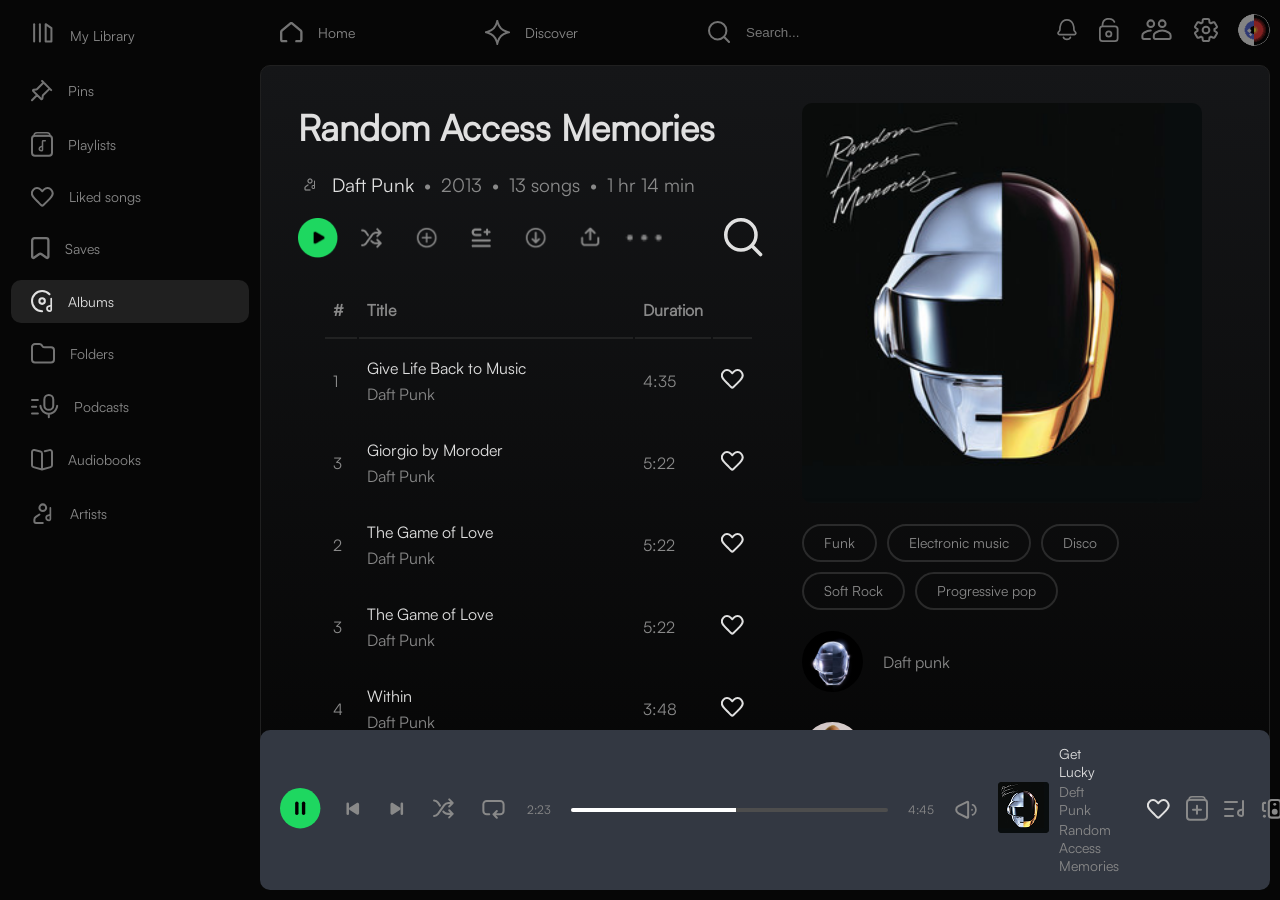
==== commit 06cfd39c: "correct image names" ====
--- a/pages/albums.html
+++ b/pages/albums.html
@@ -483,7 +483,7 @@
                     <li><a href="#">Progressive pop</a></li>
                 </ul>
                 <ul class="singer-list">
-                    <li><img src="../assets/images/layout-images/Daft punk1.png" alt="Daft punk1">Daft punk</li>
+                    <li><img src="../assets/images/layout-images/Daft Punk1.png" alt="Daft punk1">Daft punk</li>
                     <li><img src="../assets/images/layout-images/Pharrell Williams.png" alt="Pharrell Williams">Pharrell
                         Williams</li>
                     <li><img src="../assets/images/layout-images/Nile Rodgers.png" alt="Nile Rodgers">Nile
--- a/assets/styles/css/styles.css
+++ b/assets/styles/css/styles.css
@@ -1442,11 +1442,7 @@
   font-size: 1.2rem;
 }
 .playlist-table-container .playlist-row .col-heart {
-  font-size: 1.8rem;
-  filter: grayscale(1);
-}
-.playlist-table-container .playlist-row .col-heart:hover {
-  filter: grayscale(0);
+  font-size: 18px;
 }
 
 .type--green {
@@ -2045,4 +2041,212 @@
   font-weight: 500;
 }
 
+.main-content-podcast {
+  background: linear-gradient(to bottom, #A5602A 0%, #060606 100%);
+  padding: 40px;
+}
+
+.podcast-layout {
+  display: flex;
+  gap: 60px;
+  max-width: 1280px;
+  margin: 0 auto;
+}
+.podcast-layout .episodes-container {
+  flex: 1;
+}
+.podcast-layout .episodes-container .podcast-header {
+  margin-bottom: 35px;
+}
+.podcast-layout .episodes-container .podcast-header h1 {
+  font-size: 3.5rem;
+  color: white;
+  margin-bottom: 5px;
+}
+.podcast-layout .episodes-container .podcast-header .author {
+  font-size: 1.4rem;
+  color: #ccc;
+  margin-bottom: 20px;
+}
+.podcast-layout .episodes-container .podcast-header .podcast-stats {
+  display: flex;
+  align-items: center;
+  gap: 15px;
+}
+.podcast-layout .episodes-container .podcast-header .podcast-stats .follow-btn, .podcast-layout .episodes-container .podcast-header .podcast-stats .rating {
+  background: transparent;
+  border: 1px solid rgba(255, 255, 255, 0.3);
+  color: white;
+  padding: 8px 18px;
+  border-radius: 20px;
+  font-size: 1.2rem;
+  font-weight: 700;
+  display: flex;
+  align-items: center;
+  gap: 8px;
+}
+.podcast-layout .episodes-container .podcast-header .podcast-stats img {
+  width: 24px;
+  opacity: 0.7;
+  cursor: pointer;
+}
+
+.episodes-list .episodes-header-row {
+  display: flex;
+  justify-content: space-between;
+  align-items: center;
+  border-bottom: 1px solid rgba(255, 255, 255, 0.1);
+  padding-bottom: 15px;
+  margin-bottom: 10px;
+}
+.episodes-list .episodes-header-row h2 {
+  color: white;
+  font-size: 2rem;
+  margin: 0;
+}
+.episodes-list .episodes-actions {
+  display: flex;
+  align-items: center;
+  gap: 25px;
+}
+.episodes-list .episodes-actions .action-item {
+  display: flex;
+  align-items: center;
+  gap: 8px;
+  color: #b3b3b3;
+  font-size: 1.3rem;
+}
+.episodes-list .episodes-actions .action-item img {
+  width: 18px;
+  opacity: 0.7;
+}
+.episodes-list .episodes-actions .search-btn {
+  background: none;
+  border: none;
+  cursor: pointer;
+}
+.episodes-list .episodes-actions .search-btn img {
+  width: 20px;
+  opacity: 0.7;
+}
+
+.episode-card {
+  padding: 25px 0;
+  border-bottom: 1px solid rgba(255, 255, 255, 0.1);
+}
+.episode-card .episode-main {
+  display: flex;
+  gap: 24px;
+}
+.episode-card .episode-main .episode-img {
+  width: 120px;
+  height: 120px;
+  border-radius: 8px;
+  object-fit: cover;
+}
+.episode-card .episode-main .episode-details {
+  flex: 1;
+}
+.episode-card .episode-main .episode-details .episode-title {
+  color: white;
+  font-size: 1.8rem;
+  margin-bottom: 5px;
+}
+.episode-card .episode-main .episode-details .episode-meta {
+  color: #b3b3b3;
+  font-size: 1.2rem;
+  margin-bottom: 10px;
+}
+.episode-card .episode-main .episode-details .episode-description {
+  color: #b3b3b3;
+  font-size: 1.3rem;
+  line-height: 1.6;
+  display: -webkit-box;
+  -webkit-line-clamp: 2;
+  -webkit-box-orient: vertical;
+  overflow: hidden;
+}
+.episode-card .episode-actions {
+  display: flex;
+  align-items: center;
+  gap: 25px;
+  margin-top: 15px;
+}
+.episode-card .episode-actions .play-btn {
+  background: #1db954;
+  width: 40px;
+  height: 40px;
+  border-radius: 50%;
+  border: none;
+  display: flex;
+  align-items: center;
+  justify-content: center;
+  cursor: pointer;
+}
+.episode-card .episode-actions .play-btn img {
+  display: none;
+}
+.episode-card .episode-actions .play-btn::after {
+  content: "";
+  display: block;
+  width: 0;
+  height: 0;
+  margin-left: 3px;
+  border-style: solid;
+  border-width: 8px 0 8px 12px;
+  border-color: transparent transparent transparent black;
+}
+.episode-card .episode-actions .play-btn:hover {
+  transform: scale(1.05);
+}
+.episode-card .episode-actions .icon-btn {
+  background: none;
+  border: none;
+  padding: 0;
+  cursor: pointer;
+}
+.episode-card .episode-actions .icon-btn img {
+  width: 22px;
+  height: 22px;
+  opacity: 0.6;
+  transition: 0.3s;
+}
+.episode-card .episode-actions .icon-btn:hover img {
+  opacity: 1;
+}
+
+.podcast-sidebar {
+  width: 300px;
+  flex-shrink: 0;
+}
+.podcast-sidebar .main-cover {
+  width: 100%;
+  border-radius: 12px;
+  box-shadow: 0 10px 40px rgba(0, 0, 0, 0.5);
+  margin-bottom: 25px;
+}
+.podcast-sidebar .about-section h3 {
+  color: white;
+  font-size: 1.8rem;
+  margin-bottom: 10px;
+}
+.podcast-sidebar .about-section p {
+  color: #b3b3b3;
+  font-size: 1.4rem;
+  line-height: 1.5;
+  margin-bottom: 20px;
+}
+.podcast-sidebar .about-section .category-tags {
+  display: flex;
+  flex-wrap: wrap;
+  gap: 10px;
+}
+.podcast-sidebar .about-section .category-tags span {
+  background: rgba(255, 255, 255, 0.1);
+  color: white;
+  padding: 6px 15px;
+  border-radius: 20px;
+  font-size: 1.2rem;
+}
+
 /*# sourceMappingURL=styles.css.map */
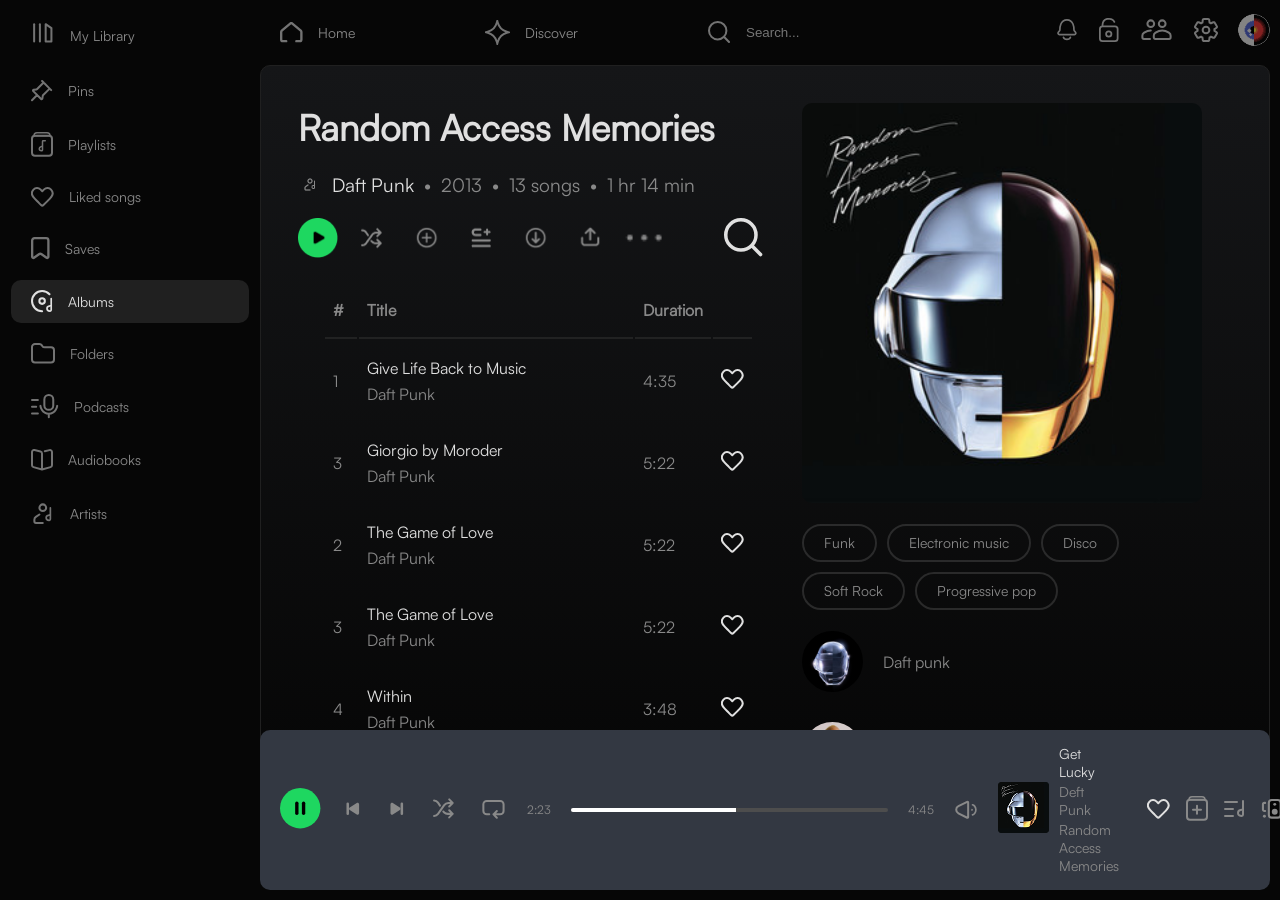
==== commit 667bd10e: "fix: add library link for mobile nav" ====
--- a/pages/albums.html
+++ b/pages/albums.html
@@ -592,7 +592,7 @@
                     </a>
                 </li>
                 <li>
-                    <a href="#">
+                    <a href="library.html">
                         <figure>
                             <img src="../assets/images/icon-images/library_icon.svg" alt="library">
                             <figcaption>Library</figcaption>
